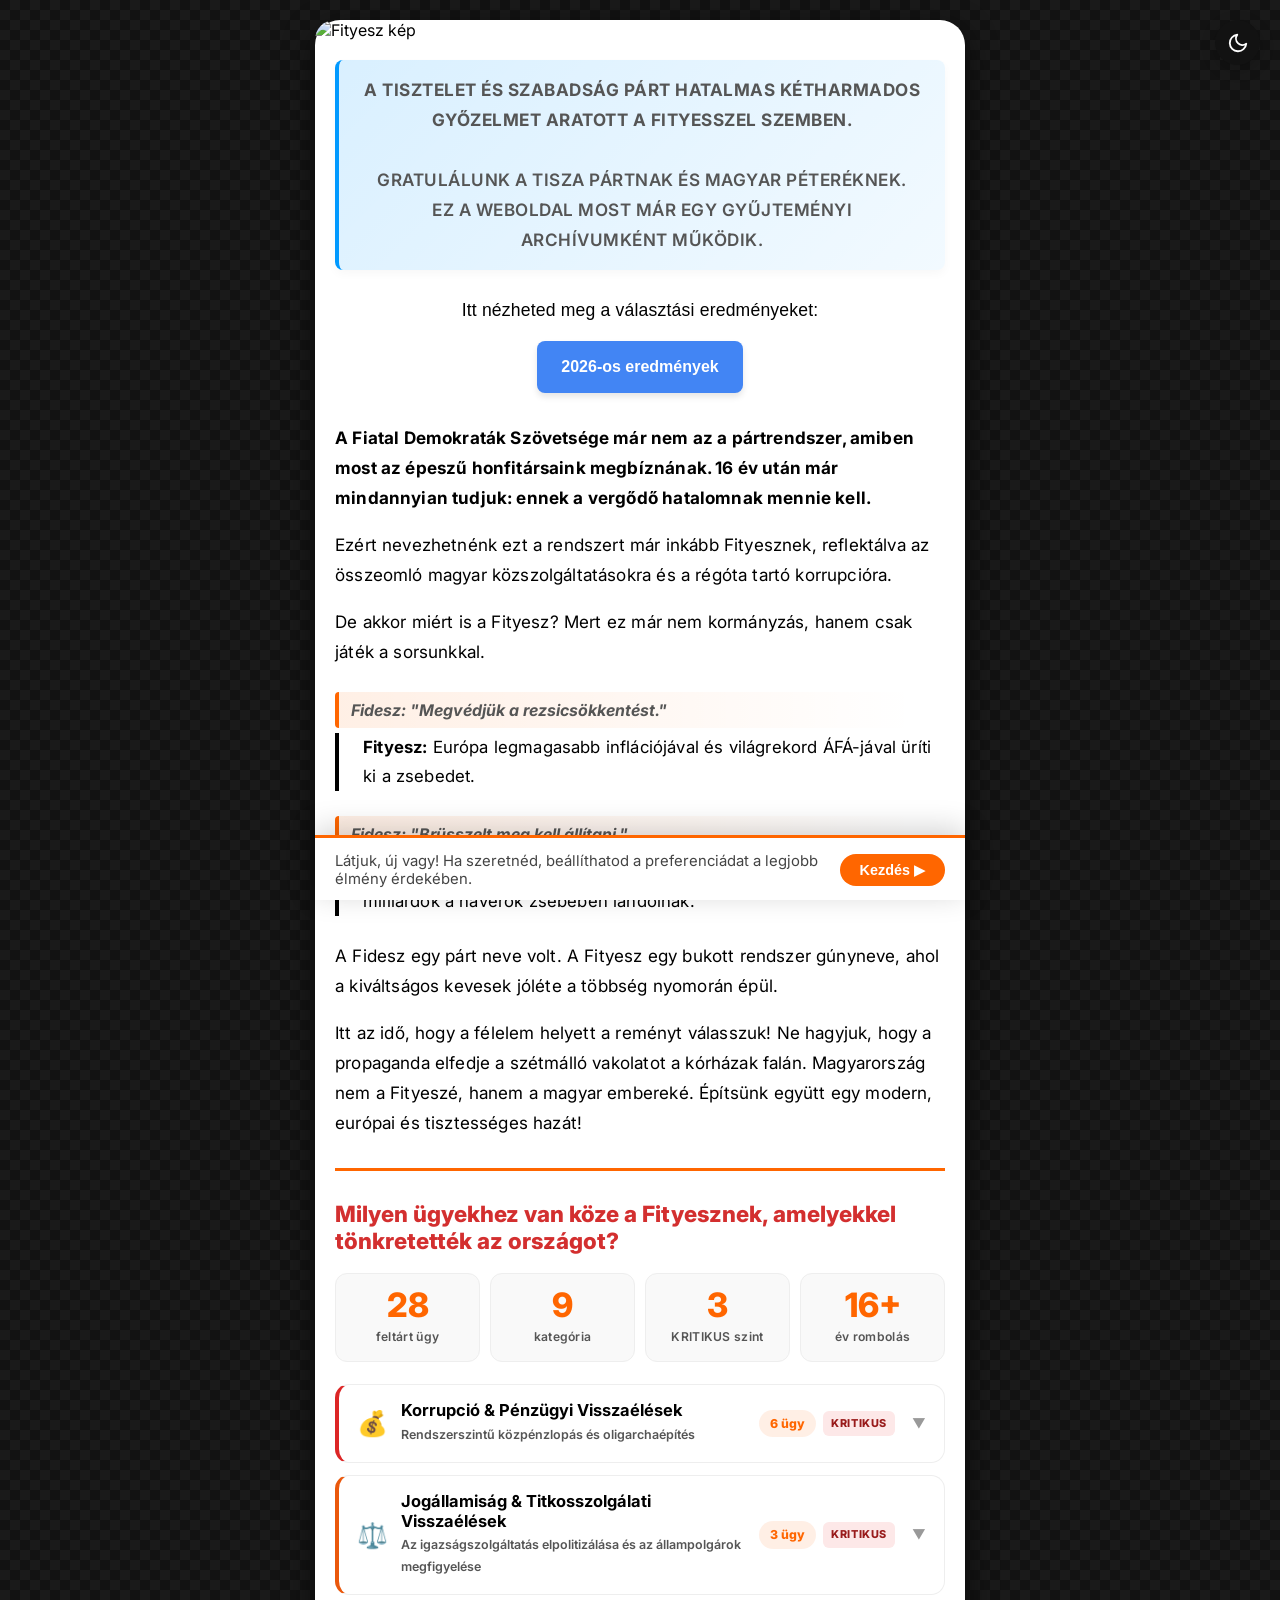
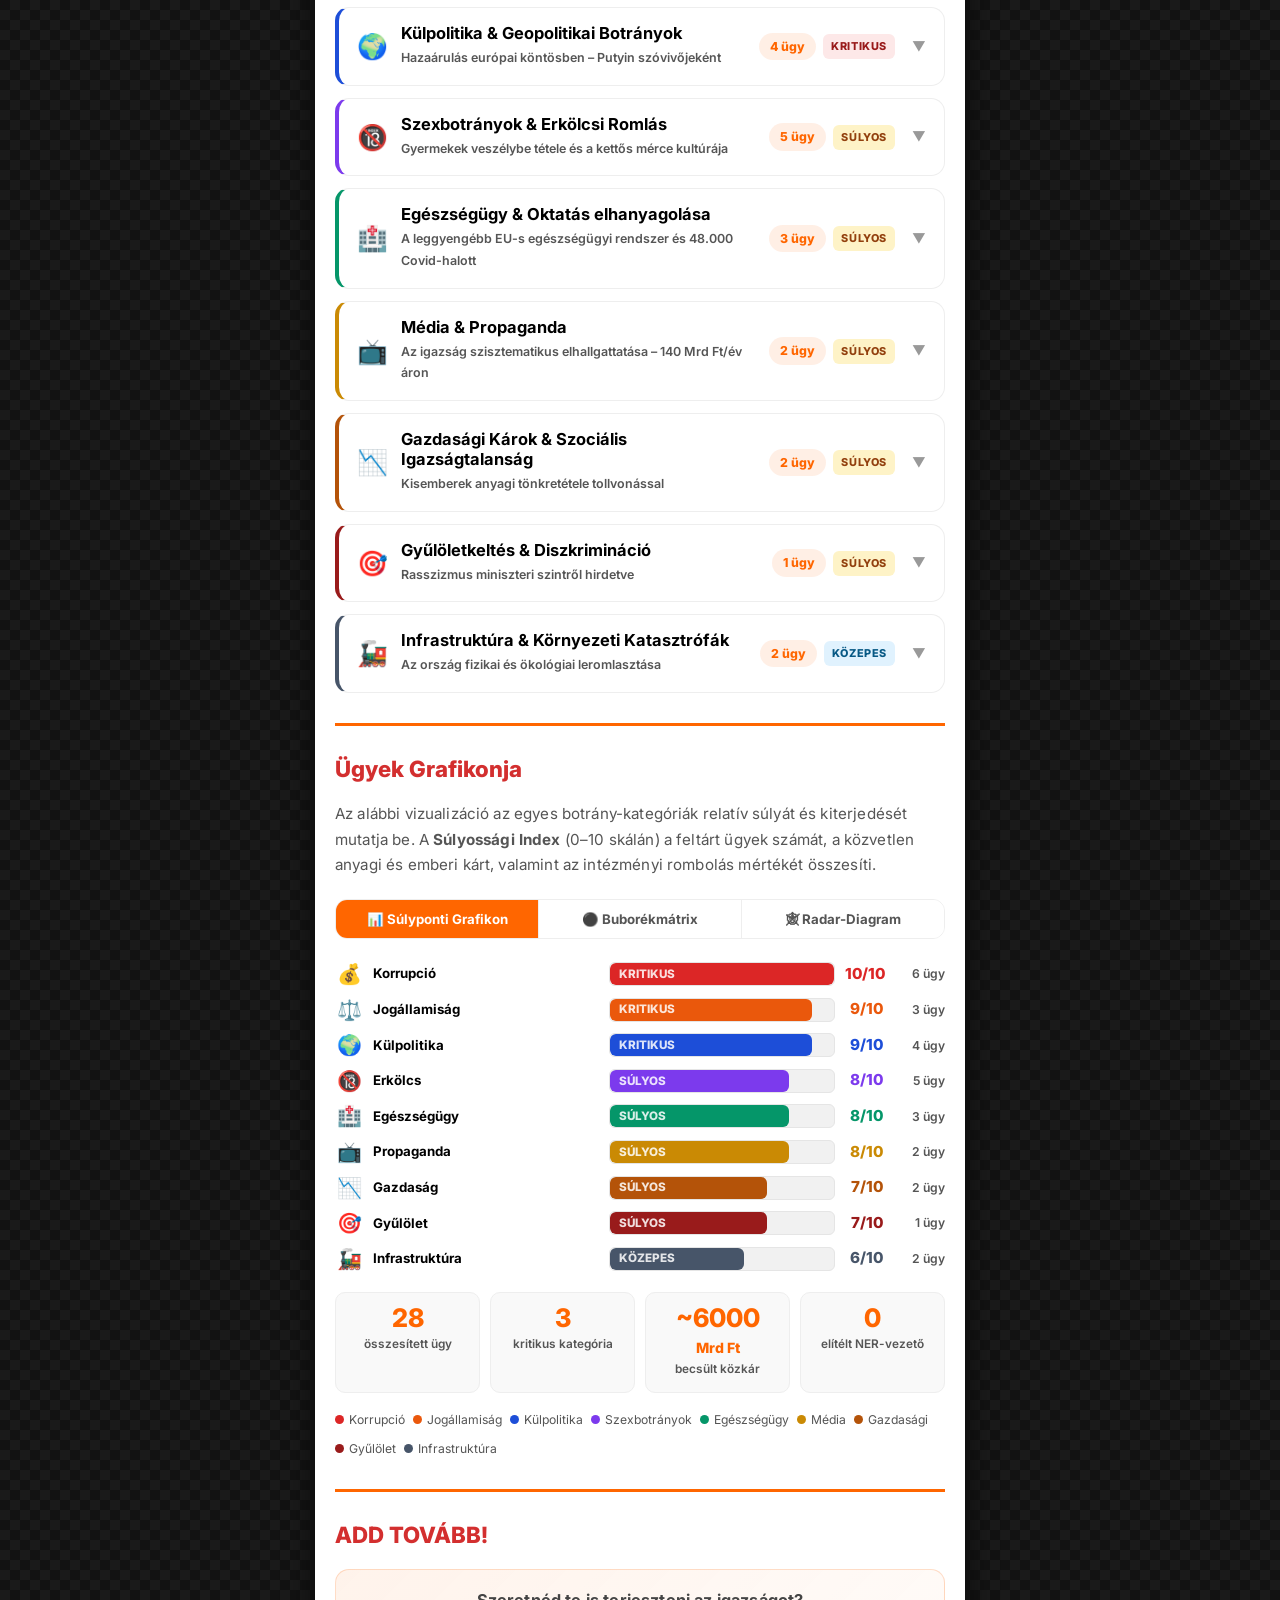
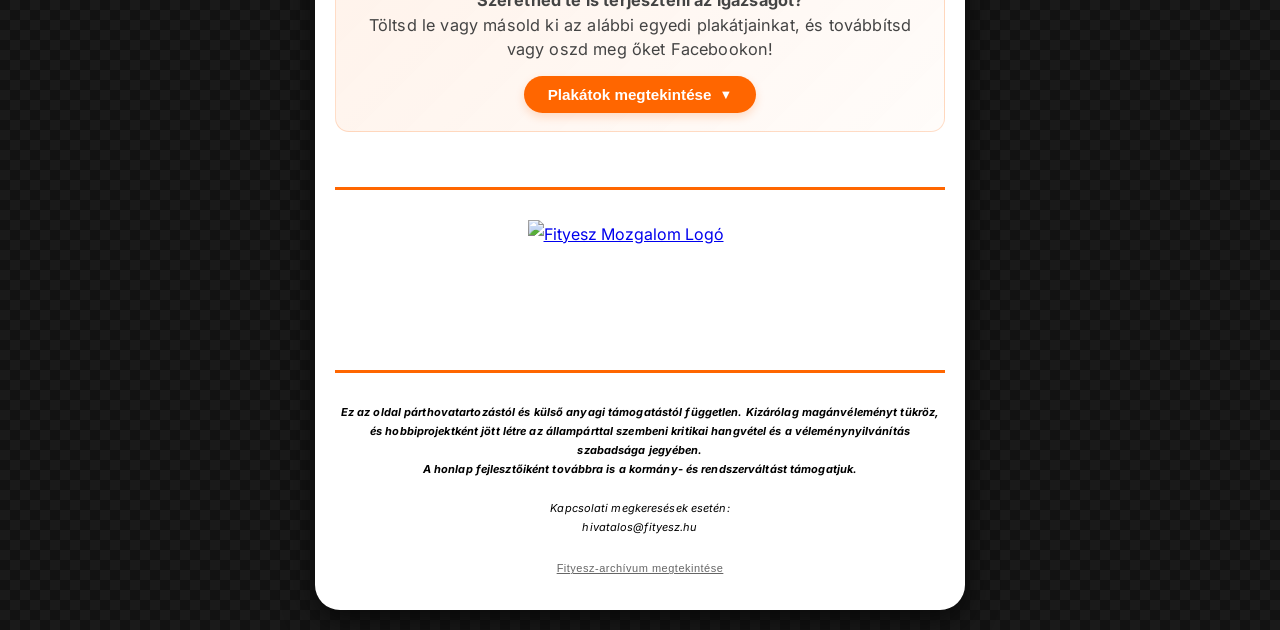
==== index.html @ bf8e96c4 "ha ezt nézed, AZONNAL LÉPJ LE különben fideszes tacskó vagy" ====
<!DOCTYPE html>
<html lang="hu">
<head>
	<!-- FITYESZ 2.2.1 (FINAL VERSION, UPDATED AT 2026. 05. 08.) /// © COPYRIGHT FITYESZ MOZGALOM (DO NOT DISTRIBUTE) -->
	<meta charset="UTF-8">
	<meta name="viewport" content="width=device-width, initial-scale=1.0">
	<link rel="icon" type="image/png" href="https://static.fityesz.hu/images/assets/fityesz.png">
	<title>Fityesz - Az igazság</title>
	<!-- EMBED SYSTEM -->
	<meta name="description" content="A Fidesz már inkább Fityesznek felelt meg, mint egy működő állam rendszerének. És ahogyan jósolhattuk, bele is buktak.">
	<meta name="theme-color" content="#ff6600">
	<meta property="og:type" content="website">
	<meta property="og:title" content="Fityesz – Fidesz bűneinek gyűjtőoldala">
	<meta property="og:url" content="https://fityesz.hu">
	<meta property="og:description" content="A Fidesz már inkább Fityesznek felelt meg, mint egy működő állam rendszerének. És ahogyan jósolhattuk, bele is buktak.">
	<meta property="og:image" content="https://static.fityesz.hu/images/assets/fityesz-megfizetnek.png">
	<meta name="twitter:card" content="summary_large_image">
	<meta property="twitter:domain" content="fityesz.hu">
	<meta property="twitter:url" content="https://fityesz.hu">
	<meta name="twitter:title" content="Fityesz – Fidesz bűneinek gyűjtőoldala">
	<meta name="twitter:description" content="A Fidesz már inkább Fityesznek felelt meg, mint egy működő állam rendszerének. És ahogyan jósolhattuk, bele is buktak.">
	<meta name="twitter:image" content="https://static.fityesz.hu/images/assets/fityesz-megfizetnek.png">

	<style>
		* {
		  box-sizing: border-box;
		  scrollbar-width: thin;
		  scrollbar-color: #aaa #eee;
		}
		::-webkit-scrollbar { width: 10px; }
		::-webkit-scrollbar-track { background: #f1f1f1; }
		::-webkit-scrollbar-thumb { background: #3c4043; border-radius: 5px; }
		::-webkit-scrollbar-thumb:hover { background: #1a73e8; }
		body {
		  background-color: #121212;
		  background-image:
			linear-gradient(45deg, #1a1a1a 25%, transparent 25%),
			linear-gradient(-45deg, #1a1a1a 25%, transparent 25%),
			linear-gradient(45deg, transparent 75%, #1a1a1a 75%),
			linear-gradient(-45deg, transparent 75%, #1a1a1a 75%);
		  background-size: 20px 20px;
		  background-position: 0 0, 0 10px, 10px -10px, -10px 0px;
		  margin: 0;
		  padding: 0;
		  display: flex;
		  justify-content: center;
		  font-family: 'Inter', 'Segoe UI', sans-serif;
		}
		.container {
		  background-color: #fff;
		  width: 100%;
		  max-width: 650px;
		  min-height: 100vh;
		  display: flex;
		  flex-direction: column;
		  border-radius: 25px;
		  box-shadow: 0 10px 30px rgba(0,0,0,.6);
		  margin: 20px auto;
		  overflow: visible;
		  transition: background-color .4s ease, color .4s ease;
		}
		.content { padding: 20px; line-height: 1.75; }
		.header-image { width: 100%; height: auto; display: block; }
		.fityesz-logo { display: block; margin: 0 auto; }
		.full-width { width: 100%; }
		h2 { color: #d32f2f; font-size: 1.4em; margin-top: 25px; line-height: 1.2; font-weight: 800; }
		p { margin-bottom: 15px; font-size: 1.07em; letter-spacing: 0.01em; }
		.quote {
			font-weight: bold;
			font-style: italic;
			color: #555;
			background: linear-gradient(90deg, rgba(255, 102, 0, 0.1) 0%, rgba(255, 102, 0, 0) 95%);
			border-left: 4px solid #ff6600;
			padding: 12px 12px;
			margin: 25px 0 10px 0;
			border-radius: 4px 0 0 4px;
			line-height: 0.75;
			display: block;
			position: relative;
			transition: all 0.3s ease;
		}
		body.dark-mode .quote {
			background: linear-gradient(90deg, rgba(255, 102, 0, 0.15) 0%, rgba(255, 102, 0, 0) 100%);
			color: #bbb;
			border-left-color: #cc5200;
		}
		.quote + p {
			padding-left: 24px;
			font-size: 1.05em;
			border-left: 4px solid rgb(0, 0, 0);
			margin-top: -5px;
			margin-bottom: 25px;
		}
		body.dark-mode .quote + p {
			padding-left: 24px;
			font-size: 1.05em;
			border-left: 4px solid rgb(255, 255, 255);
			margin-top: -5px;
			margin-bottom: 25px;
		}
		.orange-divider { border: none; border-bottom: 3px solid #ff6600; margin: 30px 0; width: 100%; }
		.highlight { font-weight: bold; color: #000; }
		#theme-toggle {
		  position: fixed;
		  top: 20px;
		  right: 20px;
		  background-color: #121212;
		  color: #fff;
		  border: none;
		  border-radius: 50%;
		  width: 45px;
		  height: 45px;
		  cursor: pointer;
		  display: flex;
		  align-items: center;
		  justify-content: center;
		  box-shadow: 0 4px 15px rgba(0,0,0,.2);
		  transition: background-color .4s ease, color .4s ease, transform .2s ease;
		  z-index: 1000;
		}
		#theme-toggle:hover { transform: scale(1.1); }
		p, h2, .highlight, .quote, body { transition: background-color .4s ease, color .4s ease; }
        .category-card, .category-header, .category-body, .list-item,
        .stat-card, .stat-number, .stat-label,
        .chart-tab, .chart-tabs, .bar-track, .bar-name, .bar-score, .bar-items,
        .chart-stat-pill, .chart-stat-lbl, .sev-item,
        .details-content, .more-btn,
        .badge-tag, .cat-title, .cat-subtitle,
        .add-tovabb-card, .add-tovabb-intro-box, .add-tovabb-intro-text, .add-tovabb-fb-label,
        .btn-img-download, .countdown-text, .countdown-banner,
        .bubble-cat-label, .chart-intro {
            transition: background-color .4s ease, color .4s ease, border-color .4s ease, box-shadow .4s ease;
        }
		body.dark-mode .container { background-color: #000; color: #e0e0e0; box-shadow: 0 10px 30px rgba(0,0,0,1); }
		body.dark-mode p { color: #ccc; }
		body.dark-mode .highlight { color: #fff; }
		body.dark-mode .quote { color: #bbb; border-left-color: #cc5200; }
		body.dark-mode #theme-toggle { background-color: #fff; color: #121212; box-shadow: 0 4px 15px rgba(255,255,255,.2); }
		@media (max-width: 450px) {
		  .container { border-radius: 0; margin: 0; max-width: 100%; box-shadow: none; overflow: visible; }
		  body.dark-mode { background-color: #000; }
		}
		.more-btn {
		  background: none;
		  border: none;
		  color: #ff6600;
		  cursor: pointer;
		  font-size: .9em;
		  padding: 0 5px;
		  display: inline-flex;
		  align-items: center;
		  text-decoration: none !important;
		  outline: none;
		  font-weight: 600;
		  transition: color .3s ease, transform .2s cubic-bezier(.25,.8,.25,1);
		  -webkit-tap-highlight-color: transparent;
		}
		.more-btn:hover { color: #ff8533; }
		.more-btn:active { transform: scale(1.05); color: #e65c00; transition: transform .1s; }
		.details-content {
		  max-height: 0;
		  overflow: hidden;
		  transition: max-height .5s cubic-bezier(0,1,0,1), padding .3s ease;
		  font-size: .95em;
		  color: #444;
		  background: rgba(255,102,0,.03);
		  border-left: 3px solid #ff6600;
		  margin-top: 0;
		  padding: 0 15px;
		  border-radius: 0 0 6px 0;
		}
		body.dark-mode .details-content { color: #bbb; background: rgba(255,102,0,.05); border-left-color: #cc5200; }
		.details-content.open {
		  max-height: 2000px;
		  margin-top: 12px;
		  padding: 10px 15px;
		  transition: max-height .8s ease-in-out, padding .3s ease;
		}
		.arrow { display: inline-block; margin-left: 6px; font-size: .8em; transition: transform 0.2s; }
		.countdown-banner {
		  background: linear-gradient(135deg, rgba(0, 153, 255, .15), rgba(0, 153, 255, .05));
		  border-left: 4px solid #0099FF;
		  border-radius: 8px;
		  padding: 15px 20px;
		  margin-bottom: 25px;
		  display: flex;
		  flex-direction: column;
		  align-items: center;
		  text-align: center;
		  box-shadow: 0 4px 10px rgba(0,0,0,.03);
		  transition: all .4s ease;
		}
		body.dark-mode .countdown-banner {
		  background: linear-gradient(135deg, rgba(0, 153, 255, .15), rgba(0, 153, 255, .05));
		  box-shadow: 0 4px 10px rgba(0,0,0,.3);
		  border-left-color: #0099FF;
		}
		.countdown-text {
		  font-size: 1.07em; letter-spacing: 0.01em;
		  color: #555;
		  font-weight: 600;
		  text-transform: uppercase;
		  letter-spacing: .5px;
		  transition: color .4s ease;
		}
		body.dark-mode .countdown-text { color: #bbb; }
		.stats-bar { display: flex; gap: 10px; margin-bottom: 22px; flex-wrap: wrap; }
		.stat-card { flex: 1; min-width: 90px; background: #f9f9f9; border: 1px solid #eee; border-radius: 12px; padding: 14px 10px; text-align: center; transition: all .2s; }
		body.dark-mode .stat-card { background: #111; border-color: #333; }
		.stat-card:hover { border-color: #ff6600; box-shadow: 0 4px 16px rgba(0,0,0,.07); }
		body.dark-mode .stat-card:hover { box-shadow: 0 4px 16px rgba(0,0,0,.4); }
		.stat-number { font-size: 2.1em; font-weight: 800; color: #ff6600; line-height: 1; }
		.stat-label { font-size: .76em; color: #555; font-weight: 600; letter-spacing: .3px; margin-top: 4px; }
		body.dark-mode .stat-label { color: #aaa; }
		.category-card { border: 1px solid #eee; border-radius: 14px; margin-bottom: 12px; overflow: hidden; transition: all .25s; }
		body.dark-mode .category-card { border-color: #333; }
		.category-card:hover { box-shadow: 0 6px 24px rgba(0,0,0,.07); }
		body.dark-mode .category-card:hover { box-shadow: 0 6px 24px rgba(0,0,0,.4); }
		.category-header { padding: 16px 18px; cursor: pointer; display: flex; align-items: center; gap: 13px; user-select: none; transition: background .2s; }
		.category-header:hover { background: #f9f9f9; }
		body.dark-mode .category-header:hover { background: #111; }
		.category-card.open > .category-header { background: #f9f9f9; }
		body.dark-mode .category-card.open > .category-header { background: #111; }
		.cat-icon { font-size: 1.55em; flex-shrink: 0; line-height: 1; }
		.cat-info { flex: 1; min-width: 0; }
		.cat-title { font-weight: 700; font-size: 1.03em; color: #000; line-height: 1.2; }
		body.dark-mode .cat-title { color: #fff; }
		.cat-subtitle { font-size: .78em; color: #555; margin-top: 3px; font-weight: 600; }
		body.dark-mode .cat-subtitle { color: #aaa; }
		.cat-badges { display: flex; align-items: center; gap: 7px; flex-shrink: 0; }
		.badge-count { background: rgba(255,102,0,.1); color: #ff6600; border-radius: 20px; padding: 3px 11px; font-size: .77em; font-weight: 800; white-space: nowrap; }
		.badge-tag { border-radius: 6px; padding: 3px 8px; font-size: .68em; font-weight: 800; letter-spacing: .6px; white-space: nowrap; }
		.badge-tag.kritikus { background: #fde8e8; color: #991b1b; }
		.badge-tag.sulyos { background: #fef3c7; color: #92400e; }
		.badge-tag.kozepes { background: #e0f2fe; color: #075985; }
		body.dark-mode .badge-tag.kritikus { background: #3b0808; color: #fca5a5; }
		body.dark-mode .badge-tag.sulyos { background: #2d1a00; color: #fcd34d; }
		body.dark-mode .badge-tag.kozepes { background: #0a1e2e; color: #7dd3fc; }
		.cat-arrow { font-size: .85em; color: #999; transition: transform .3s ease; flex-shrink: 0; margin-left: 4px; }
		.category-card.open .cat-arrow { transform: rotate(180deg); }
		.category-body { max-height: 0; overflow: hidden; transition: max-height .5s cubic-bezier(0,1,0,1); border-top: 0 solid #eee; }
		.category-card.open .category-body { max-height: 8000px; transition: max-height 1.5s ease-in-out; border-top: 1px solid #eee; }
		body.dark-mode .category-card.open .category-body { border-top-color: #333; }
		.category-items { padding: 4px 0; }
		.list-item { padding: 13px 18px; display: flex; align-items: flex-start; border-bottom: 1px solid #eee; margin-bottom: 0; }
		.list-item:last-child { border-bottom: none; }
		body.dark-mode .list-item { border-bottom-color: #222; }
		.orange-icon { margin-right: 10px; flex-shrink: 0; font-size: 1.1em; line-height: 1.5; }
		.cc-1{border-left:4px solid #dc2626!important;} .cc-2{border-left:4px solid #ea580c!important;} .cc-3{border-left:4px solid #1d4ed8!important;} .cc-4{border-left:4px solid #7c3aed!important;} .cc-5{border-left:4px solid #059669!important;} .cc-6{border-left:4px solid #ca8a04!important;} .cc-7{border-left:4px solid #b45309!important;} .cc-8{border-left:4px solid #991b1b!important;} .cc-9{border-left:4px solid #475569!important;}
		/* CHART SECTION STYLES */
		.chart-intro { font-size: .95em; color: #555; margin-bottom: 22px; line-height: 1.65; }
		body.dark-mode .chart-intro { color: #aaa; }
		.chart-tabs { display: flex; gap: 0; margin-bottom: 22px; border: 1px solid #eee; border-radius: 12px; overflow: hidden; }
		body.dark-mode .chart-tabs { border-color: #333; }
		.chart-tab { flex: 1; padding: 11px 8px; font-family: 'Inter', sans-serif; font-weight: 700; font-size: .83em; color: #555; background: #fff; border: none; cursor: pointer; transition: all .2s; text-align: center; }
		body.dark-mode .chart-tab { background: #000; color: #aaa; }
		.chart-tab:not(:last-child) { border-right: 1px solid #eee; }
		body.dark-mode .chart-tab:not(:last-child) { border-right-color: #333; }
		.chart-tab.active { background: #ff6600; color: #fff; }
		body.dark-mode .chart-tab.active { background: #ff6600; color: #fff; }
		.chart-tab:not(.active):hover { background: #f9f9f9; color: #000; }
		body.dark-mode .chart-tab:not(.active):hover { background: #111; color: #fff; }
		.bar-chart-container { display: flex; flex-direction: column; gap: 9px; }
		.bar-row { display: grid; grid-template-columns: 28px minmax(0,1fr) 1fr 38px 52px; align-items: center; gap: 10px; }
		.bar-icon { font-size: 1.25em; text-align: center; line-height: 1; }
		.bar-name { font-weight: 700; font-size: .83em; color: #000; white-space: nowrap; overflow: hidden; text-overflow: ellipsis; }
		body.dark-mode .bar-name { color: #e0e0e0; }
		.bar-track { height: 24px; background: #f1f1f1; border-radius: 6px; overflow: hidden; border: 1px solid #e5e5e5; }
		body.dark-mode .bar-track { background: #1a1a1a; border-color: #333; }
		.bar-fill { height: 100%; border-radius: 6px; width: 0%; transition: width 1.4s cubic-bezier(.25,.46,.45,.94); display: flex; align-items: center; padding-left: 9px; }
		.bar-label-in { font-size: .73em; font-weight: 800; color: rgba(255,255,255,.85); white-space: nowrap; overflow: hidden; }
		.bar-score { font-weight: 800; font-size: .95em; text-align: right; }
		.bar-items { font-size: .76em; color: #555; text-align: right; white-space: nowrap; font-weight: 600; }
		body.dark-mode .bar-items { color: #aaa; }
		.bubble-matrix { display: flex; flex-direction: column; gap: 14px; }
		.bubble-row-wrap { display: flex; flex-direction: column; gap: 6px; }
		.bubble-cat-label { display: flex; align-items: center; gap: 8px; font-weight: 700; font-size: .85em; color: #555; }
		body.dark-mode .bubble-cat-label { color: #aaa; }
		.bubbles-row { display: flex; flex-wrap: wrap; gap: 7px; }
		.bubble-item { border-radius: 20px; padding: 5px 12px; font-size: .75em; font-weight: 700; color: #fff; cursor: pointer; transition: transform .2s, box-shadow .2s; max-width: 160px; white-space: nowrap; overflow: hidden; text-overflow: ellipsis; }
		.bubble-item:hover { transform: scale(1.07); box-shadow: 0 4px 14px rgba(0,0,0,.25); }
		#radar-wrap { display: flex; justify-content: center; align-items: center; }
		#radar-canvas { display: block; }
		.chart-summary { display: flex; gap: 10px; margin-top: 20px; flex-wrap: wrap; }
		.chart-stat-pill { flex: 1; min-width: 100px; background: #f9f9f9; border: 1px solid #eee; border-radius: 10px; padding: 12px 14px; text-align: center; }
		body.dark-mode .chart-stat-pill { background: #111; border-color: #333; }
		.chart-stat-num { font-size: 1.6em; font-weight: 800; color: #ff6600; line-height: 1; }
		.chart-stat-lbl { font-size: .74em; color: #555; font-weight: 600; margin-top: 3px; }
		body.dark-mode .chart-stat-lbl { color: #aaa; }
		.sev-legend { display: flex; gap: 8px; flex-wrap: wrap; margin-top: 16px; }
		.sev-item { display: flex; align-items: center; gap: 5px; font-size: .76em; color: #555; }
		body.dark-mode .sev-item { color: #aaa; }
		.sev-dot { width: 9px; height: 9px; border-radius: 50%; flex-shrink: 0; }
		.survey-popup{position:fixed;bottom:0;left:50%;transform:translateX(-50%);width:100%;max-width:650px;background:#fff;border-top:3px solid #ff6600;box-shadow:0 -6px 30px rgba(0,0,0,.18);z-index:9000;padding:14px 20px 12px;font-family:'Inter','Segoe UI',sans-serif;transition:all .35s ease;}
		body.dark-mode .survey-popup{background:#1a1a1a;color:#e0e0e0;box-shadow:0 -6px 30px rgba(0,0,0,.6);}
		.survey-intro-row{display:flex;align-items:center;gap:12px;flex-wrap:wrap;}
		.survey-intro-text{flex:1;font-size:.93em;color:#444;}
		body.dark-mode .survey-intro-text{color:#ccc;}
		.btn-start{background:#ff6600;color:#fff;border:none;border-radius:20px;padding:8px 20px;font-size:.9em;font-weight:700;cursor:pointer;white-space:nowrap;transition:background .2s;}
		.btn-start:hover{background:#e55a00;}
		.survey-form{margin-top:14px;display:none;}
		.survey-form.visible{display:block;}
		.survey-q{font-weight:700;font-size:.95em;margin-bottom:8px;color:#222;}
		body.dark-mode .survey-q{color:#eee;}
		.survey-checkboxes { display: flex; flex-wrap: wrap; gap: 8px; margin-bottom: 12px; }
		.survey-checkboxes label {display: inline-flex; align-items: center; justify-content: center; background: #f5f5f5; border: 2px solid #ddd; border-radius: 16px; padding: 8px 16px; font-size: .88em; font-weight: 600; cursor: pointer; color: #333; transition: all .2s; user-select: none; }
		body.dark-mode .survey-checkboxes label { background: #2a2a2a; border-color: #444; color: #ccc; }
		.survey-checkboxes label:has(input:checked) { background: #ff6600; border-color: #ff6600; color: #fff; }
		body.dark-mode .survey-checkboxes label:has(input:checked) { background: #ff6600; border-color: #ff6600; color: #fff; }
		.survey-checkboxes input[type=checkbox] { display: none; }
		.survey-actions{display:flex;align-items:center;gap:14px;margin-bottom:10px;flex-wrap:wrap;}
		.btn-submit{background:#ff6600;color:#fff;border:none;border-radius:20px;padding:8px 22px;font-size:.9em;font-weight:700;cursor:pointer;transition:background .2s;}
		.btn-submit:hover{background:#e55a00;}
		.btn-skip{background:none;border:none;color:#ff6600;font-size:.82em;cursor:pointer;padding:0;text-decoration:underline;font-weight:600;}
		.btn-skip:hover{color:#cc4400;}
		.survey-thanks{font-size:.93em;color:#444;margin-bottom:10px;font-weight:600;}
		body.dark-mode .survey-thanks{color:#bbb;}
		.survey-divider{border:none;border-top:1px solid #f0e0d0;margin:10px 0;}
		body.dark-mode .survey-divider{border-color:#333;}
		.theme-row{display:flex;align-items:center;gap:10px;margin-bottom:10px;flex-wrap:wrap;}
		.theme-pref-btns{display:flex;gap:8px;}
		.btn-theme-pref{background:#f5f5f5;color:#333;border:2px solid #ddd;border-radius:16px;padding:5px 16px;font-size:.88em;font-weight:600;cursor:pointer;transition:all .2s;}
		body.dark-mode .btn-theme-pref{background:#2a2a2a;color:#ccc;border-color:#444;}
		.btn-theme-pref.active{background:#ff6600 !important;color:#fff !important;border-color:#ff6600 !important;}
		.btn-save{background:#ff6600;color:#fff;border:none;border-radius:20px;padding:7px 22px;font-size:.9em;font-weight:700;cursor:pointer;transition:background .2s;margin-left:auto;}
		.btn-save:hover{background:#e55a00;}
		.btn-save:disabled{background:#ccc;cursor:not-allowed;}
		/* MOBILE FIX (2.1) */
		@media screen and (max-width: 500px) {
		  .category-header {
			padding: 12px 10px !important;
			gap: 8px !important;
			align-items: flex-start !important;
		  }
		  .cat-info {
			flex: 1;
			min-width: 0;
		  }
		  .cat-title {
			font-size: 0.95rem !important;
			line-height: 1.3 !important;
			white-space: normal !important;
			margin-right: 5px;
		  }
		  .cat-badges {
			flex-direction: column !important;
			align-items: flex-end !important;
			gap: 4px !important;
			margin-top: 2px;
			flex-shrink: 0;
		  }
		  .list-item {
			padding: 12px !important;
			align-items: flex-start !important;
		  }
		  .orange-icon {
			font-size: 1.1em !important;
			margin-top: 3px;
			flex-shrink: 0;
		  }
		  .list-item .full-width span b {
			font-size: 0.92rem !important;
			line-height: 1.4 !important;
			display: block;
			margin-bottom: 5px;
			word-break: break-word;
		  }
		  .more-btn {
			font-size: 0.85rem !important;
			padding: 2px 0 !important;
		  }
		  .quote {
			line-height: 1.4 !important;
			padding: 15px !important;
			margin-bottom: 15px !important;
		  }
		}
		/* "NEW" BADGE SYSTEM (2.1) */
		.new-badge {
			background-color: #ff4400;
			color: white;
			font-size: 10px;
			font-weight: bold;
			padding: 2px 6px;
			border-radius: 4px;
			display: inline-flex;
			border: none;
			margin-left: 10px;
			margin-right: 10px;
			vertical-align: middle;
			white-space: nowrap;
			animation: glow 1.5s infinite alternate;
		}
		@keyframes glow {
			from {
				box-shadow: 0 0 2px #ff4400;
				transform: scale(1);
			}
			to {
				box-shadow: 0 0 8px #ff4400, 0 0 12px #ff6600;
				transform: scale(1.05);
			}
		}
		/* RESULTS BUTTON CSS (2.1.5 FINAL) */
		.btn-results {
			display: inline-block;
			padding: 12px 24px;
			font-family: 'Segoe UI', Roboto, Helvetica, Arial, sans-serif;
			font-size: 16px;
			font-weight: 600;
			text-decoration: none;
			color: #ffffff;
			background-color: #4285F4;
			border-radius: 8px;
			border: none;
			box-shadow: 0 4px 6px rgba(0, 0, 0, 0.1);
			transition: all 0.3s ease;
			cursor: pointer;
		  }
		  .btn-results:hover {
			background-color: #357ae8;
			box-shadow: 0 6px 12px rgba(0, 0, 0, 0.15);
			transform: translateY(-2px);
		  }
		  .btn-results:active {
			transform: translateY(0);
		  }
	
		/* "ADD TOVÁBB" SECTION (2.1.9) */
		.add-tovabb-section { padding: 0px 0 10px 0; }
		.add-tovabb-intro-box { background: linear-gradient(135deg, rgba(255, 102, 0, 0.08), rgba(255, 102, 0, 0.02)); border: 1px solid rgba(255, 102, 0, 0.2); border-radius: 14px; padding: 18px 20px; text-align: center; margin-bottom: 15px; transition: all 0.3s ease; } body.dark-mode
		.add-tovabb-intro-box { background: linear-gradient(135deg, rgba(255, 102, 0, 0.12), rgba(255, 102, 0, 0.03)); border-color: rgba(255, 102, 0, 0.3); }
		.add-tovabb-intro-text { font-size: 1.02em; color: #444; margin: 0 0 14px 0; line-height: 1.5; } body.dark-mode
		.add-tovabb-intro-text { color: #ccc; }
		.btn-toggle-tovabb { background-color: #ff6600; color: #fff; border: none; border-radius: 24px; padding: 10px 24px; font-size: 0.95em; font-weight: 700; cursor: pointer; transition: all 0.25s ease; box-shadow: 0 4px 10px rgba(255, 102, 0, 0.2); display: inline-flex; align-items: center; gap: 8px; }
		.btn-toggle-tovabb:hover { background-color: #e55a00; transform: translateY(-1px); box-shadow: 0 6px 15px rgba(255, 102, 0, 0.3); }
		.btn-toggle-tovabb:active { transform: translateY(1px); }
		.btn-toggle-tovabb .toggle-arrow { font-size: 0.85em; transition: transform 0.3s ease; } .btn-toggle-tovabb.open .toggle-arrow { transform: rotate(180deg); }
		.add-tovabb-collapse-container { max-height: 0; overflow: hidden; transition: max-height 0.5s cubic-bezier(0, 1, 0, 1); padding-top: 0; }
		.add-tovabb-collapse-container.open { max-height: 4000px; transition: max-height 1.2s ease-in-out; margin-top: 15px; padding-top: 8px; }
		.add-tovabb-section h2 { color: #d32f2f; font-size: 1.4em; margin-top: 0; margin-bottom: 20px; line-height: 1.2; font-weight: 800; }
		.add-tovabb-images { display: flex; gap: 16px; flex-wrap: wrap; }
		.add-tovabb-card { flex: 1 1 100%; max-width: 100%; background: #f9f9f9; border: 1px solid #eee; border-radius: 14px; overflow: hidden; display: flex; flex-direction: column; margin-bottom: 20px;    transition: border-color .2s, box-shadow .25s, transform .2s; }
		body.dark-mode .add-tovabb-card { background: #111; border-color: #333; }
		.add-tovabb-card:hover { border-color: #ff6600; box-shadow: 0 0px 0px rgba(255,102,0,.18); transform: translateY(-3px); }
		body.dark-mode .add-tovabb-card:hover { border-color: #ff6600; box-shadow: 0 0px 0px rgba(255,102,0,.35); transform: translateY(-3px); }
		.add-tovabb-card img { width: 100%; height: auto; object-fit: cover; display: block; border-radius: 13px 13px 0 0; }
		.add-tovabb-card-actions { display: flex; gap: 8px; padding: 12px 14px 8px; flex-wrap: wrap; }
		.btn-img-action { flex: 1; min-width: 100px; padding: 9px 10px; font-size: .82em; font-weight: 700; border: none; border-radius: 20px; cursor: pointer; transition: background .2s, transform .15s; white-space: nowrap; text-align: center; display: flex; align-items: center; justify-content: center; gap: 5px; }
		.btn-img-copy { background: #ff6600; color: #fff; }
		.btn-img-copy:hover { background: #e55a00; }
		.btn-img-download { background: #f0f0f0; color: #333; }
		body.dark-mode .btn-img-download { background: #2a2a2a; color: #ddd; }
		.btn-img-download:hover { background: #e0e0e0; }
		body.dark-mode .btn-img-download:hover { background: #383838; }
		.btn-img-action:active { transform: scale(.97); }
		.add-tovabb-fb-row { display: flex; align-items: center; gap: 12px; padding: 4px 14px 14px; flex-wrap: wrap; }
		.add-tovabb-fb-label { font-size: 16px; font-weight: 600; color: #555; }
		body.dark-mode .add-tovabb-fb-label { color: #aaa; }
		.btn-fb-share-at { background: none; border: none; cursor: pointer; padding: 2px; transition: transform .2s; display: flex; align-items: center; }
		.btn-fb-share-at:hover { transform: scale(1.1); }
		.btn-fb-share-at img { width: 36px; height: 36px; border-radius: 8px; display: block; }
		/* FACEBOOK MODAL (2.1.9) */
		.modal-overlay{position:fixed;inset:0;background:rgba(0,0,0,.7);z-index:9999;display:flex;align-items:center;justify-content:center;padding:20px;}
		.modal-overlay.hidden{display:none;}
		.modal-box{background:#fff;border-radius:16px;padding:32px 26px 22px;max-width:500px;width:100%;box-shadow:0 20px 60px rgba(0,0,0,.4);font-family:'Inter','Segoe UI',sans-serif;position:relative;}
		body.dark-mode .modal-box{background:#1a1a1a;color:#e0e0e0;}
		.modal-close-x{position:absolute;top:10px;right:14px;background:none;border:none;font-size:1.6em;line-height:1;color:#aaa;cursor:pointer;padding:2px 8px;border-radius:6px;transition:color .2s,background .2s;z-index:10;}
		.modal-close-x:hover{color:#333;background:#f0f0f0;}
		body.dark-mode .modal-close-x{color:#666;}
		body.dark-mode .modal-close-x:hover{color:#eee;background:#2a2a2a;}
		.modal-box h3{margin:0 0 14px;font-size:1.15em;color:#222;font-weight:800;line-height:1.3;}
		body.dark-mode .modal-box h3{color:#fff;}
		.modal-box p{font-size:.93em;color:#444;margin-bottom:10px;}
		body.dark-mode .modal-box p{color:#bbb;}
		.copy-block{background:#fff8f2;border:1px solid #ffcc99;border-radius:10px;padding:14px 16px;margin-bottom:14px;display:flex;flex-direction:column;gap:10px;}
		body.dark-mode .copy-block{background:#2a1a00;border-color:#994400;}
		.copy-block-text{font-size:.9em;color:#333;line-height:1.6;}
		body.dark-mode .copy-block-text{color:#ddd;}
		.btn-copy{align-self:flex-end;background:#ff6600;color:#fff;border:none;border-radius:14px;padding:7px 18px;font-size:.85em;font-weight:700;cursor:pointer;transition:background .2s;}
		.btn-copy:hover{background:#e55a00;}
		.modal-open-row{margin:12px 0;font-size:.93em;color:#444;display:flex;align-items:center;gap:8px;flex-wrap:wrap;}
		body.dark-mode .modal-open-row{color:#bbb;}
		.btn-fb-open{background:#1877f2;color:#fff;border:none;border-radius:14px;padding:7px 18px;font-size:.9em;font-weight:700;cursor:pointer;text-decoration:none;display:inline-block;transition:background .2s;}
		.btn-fb-open:hover{background:#1260c9;}
		.btn-kozzetettem{width:100%;margin-top:10px;background:#ff6600;color:#fff;border:none;border-radius:20px;padding:11px;font-size:.97em;font-weight:800;cursor:pointer;transition:background .2s;}
		.btn-kozzetettem:hover{background:#e55a00;}
		.modal-thanks{text-align:center;font-size:.95em;font-weight:600;color:#ff6600;margin-top:10px;display:none;}
		body.dark-mode .modal-thanks{color:#ff8533;}
		@media (max-width:450px) { .add-tovabb-images { flex-direction: column; } .add-tovabb-card { min-width: 0; } }
		.header-image-wrapper { overflow: hidden; border-radius: 25px 25px 0 0; width: 100%; }
		.add-tovabb-images { gap: 24px; }
		.add-tovabb-card { box-shadow: 0 2px 12px rgba(0,0,0,0.08); }
		body.dark-mode .add-tovabb-card { box-shadow: 0 2px 16px rgba(0,0,0,0.35); }
		</style>
	<!-- FONTING SYSTEM -->
	<link rel="preconnect" href="https://fonts.googleapis.com">
	<link rel="preconnect" href="https://fonts.gstatic.com" crossorigin>
	<link href="https://fonts.googleapis.com/css2?family=Inter:wght@400;600;700;800&display=swap" rel="stylesheet">
</head>
<body>
<button id="theme-toggle" aria-label="Sötét mód kapcsoló">
  <svg id="theme-icon" viewBox="0 0 24 24" width="22" height="22" stroke="currentColor" stroke-width="2" fill="none" stroke-linecap="round" stroke-linejoin="round">
    <path d="M21 12.79A9 9 0 1 1 11.21 3 7 7 0 0 0 21 12.79z"></path>
  </svg>
</button>
<div class="container">
	<div class="header-image-wrapper"><img src="https://static.fityesz.hu/images/assets/fityesz-megfizetnek.png" alt="Fityesz kép" class="header-image"></div>
	<div class="content">
		<div class="countdown-banner">
			<div class="countdown-text"><b>A Tisztelet és Szabadság Párt hatalmas kétharmados győzelmet aratott a Fityesszel szemben.</b><br><br></div>
			<div class="countdown-text">Gratulálunk a TISZA Pártnak és Magyar Péteréknek.<br>Ez a weboldal most már egy gyűjteményi archívumként működik.<br></div>
		</div>
		<div style="text-align: center; margin-bottom: 30px;">
			<p style="font-family: 'Segoe UI', Tahoma, Geneva, Verdana, sans-serif; font-size: 1.1em; margin-bottom: 15px;">Itt nézheted meg a választási eredményeket:</p>
			<a href="https://vtr.valasztas.hu/ogy2026" target="_self" class="btn-results" style="display: inline-block; text-decoration: none;">2026-os eredmények</a>
		</div>
	<p><b>A Fiatal Demokraták Szövetsége már nem az a pártrendszer, amiben most az épeszű honfitársaink megbíznának. 16 év után már mindannyian tudjuk: ennek a vergődő hatalomnak mennie kell.</b></p>
	<p>Ezért nevezhetnénk ezt a rendszert már inkább Fityesznek, reflektálva az összeomló magyar közszolgáltatásokra és a régóta tartó korrupcióra.</p>
	<p>De akkor miért is a Fityesz? Mert ez már nem kormányzás, hanem csak játék a sorsunkkal.</p>
	<div class="quote">Fidesz: "Megvédjük a rezsicsökkentést."</div>
	<p><span class="highlight">Fityesz:</span> Európa legmagasabb inflációjával és világrekord ÁFÁ-jával üríti ki a zsebedet.</p>
	<div class="quote">Fidesz: "Brüsszelt meg kell állítani."</div>
	<p><span class="highlight">Fityesz:</span> Elszigetelt minket szövetségeseinktől, miközben az uniós milliárdok a haverok zsebében landolnak.</p>
	<p>A Fidesz egy párt neve volt. A Fityesz egy bukott rendszer gúnyneve, ahol a kiváltságos kevesek jóléte a többség nyomorán épül.</p>
	<p>Itt az idő, hogy a félelem helyett a reményt válasszuk! Ne hagyjuk, hogy a propaganda elfedje a szétmálló vakolatot a kórházak falán. Magyarország nem a Fityeszé, hanem a magyar embereké. Építsünk együtt egy modern, európai és tisztességes hazát!</p>
	<div class="orange-divider"></div>
	<section id="ugyek">
	  <h2>Milyen ügyekhez van köze a Fityesznek, amelyekkel tönkretették az országot?</h2>
	  <div class="stats-bar">
		<div class="stat-card"><div class="stat-number">28</div><div class="stat-label">feltárt ügy</div></div>
		<div class="stat-card"><div class="stat-number">9</div><div class="stat-label">kategória</div></div>
		<div class="stat-card"><div class="stat-number">3</div><div class="stat-label">KRITIKUS szint</div></div>
		<div class="stat-card"><div class="stat-number">16+</div><div class="stat-label">év rombolás</div></div>
	  </div>
	  <div class="category-card cc-1">
		<div class="category-header" onclick="toggleCategory(this.closest('.category-card'))">
		  <span class="cat-icon">💰</span>
		  <div class="cat-info">
			<div class="cat-title">Korrupció &amp; Pénzügyi Visszaélések</div>
			<div class="cat-subtitle">Rendszerszintű közpénzlopás és oligarchaépítés</div>
		  </div>
		  <div class="cat-badges">
			<span class="badge-count">6 ügy</span>
			<span class="badge-tag kritikus">KRITIKUS</span>
		  </div>
		  <span class="cat-arrow">▼</span>
		</div>
		<div class="category-body">
		  <div class="category-items">
			<div class="list-item"><span class="orange-icon">🍊</span><div class="full-width"><span><b>Lölő-jelenség a multimilliárdos Mészáros Lőrinccel</b></span><button class="more-btn" onclick="toggleDetails(this);event.stopPropagation()">Több <span class="arrow">▼</span></button><div class="details-content">Mészáros Lőrinc Orbán Viktor szülőfalujának, Felcsútnak volt az egyszerű gázszerelője. 2015-ben, Simicska Lajos bukása után ő lett a NER első számú kasszája.<br><b>Míg 2015-ben még alig 8 milliárd forint volt a vagyona, 2025-re ez 1422 milliárd forintra, közel 200-szorosára duzzadt</b>, miközben a magyar GDP növekedés 0,1% volt. <b>Egyetlen év alatt 430 milliárd forinttal gyarapodott a vagyona</b>. Mészáros nem lett hirtelen zseniális vállalkozó, mert az állami megrendelések és közbeszerzések politikai alapon ömlöttek az érdekkörének.<br><b>Ez a NER-korrupció legszemléletesebb, legpofátlanabb bizonyítéka: a gázszerelőből lett milliárdos az Orbán-rendszer élő trófeája</b>.</div></div></div>
			<div class="list-item"><span class="orange-icon">🍊</span><div class="full-width"><span><b>Az MNB 650 milliárd forintos kirablása</b></span><button class="more-btn" onclick="toggleDetails(this);event.stopPropagation()">Több <span class="arrow">▼</span></button><div class="details-content">A Magyar Nemzeti Bank körüli botrány a modern magyar gazdaságtörténet egyik leggátlástalanabb közpénz-szivattyúja. <b>Matolcsy György vezetésével a jegybank több mint 260 milliárd forintnyi (később 650 milliárdra duzzadó) közvagyont játszott át saját alapítványaiba, amelyeket a NER-elit felerősödésére pazaroltak</b>. A kormány nevetséges jogi ütközésekkel próbálta elhitetni, hogy ez a hatalmas összeg az alapítványokba kerülve 'elveszítette közpénz jellegét'.<br>A gyakorlatban ez a Matolcsy-klán és a baráti körök (például Szemerey Tamás és a jegybankelnök fia, Matolcsy Ádám üzleti körei) gátlástalan finanszírozását jelentette.<br>A pénzt <b>luxusingatlanokra, túlárazott műkincsekre és kormányzati propaganda finanszírozására költötték, miközben a magyar lakosság a rekordméretű forintromlást nyögte</b>.<br>Ez a művelet nem más, mint a nemzeti vagyon módszeres, intézményesített magánzsebekbe vándoroltatása a függetlenség álcája mögé bújva. <b>A jegybanki profit nem a költségvetést vagy az országot gazdagította, hanem a hatalmi elit oligarchikus építkezését szolgálta.</b></div></div></div>
			<div class="list-item"><span class="orange-icon">🍊</span><div class="full-width"><span><b>Elios-ügy Tiborcz Istvánnal</b></span><button class="more-btn" onclick="toggleDetails(this);event.stopPropagation()">Több <span class="arrow">▼</span></button><div class="details-content"><b>Az EU Csalásellenes Hivatala (OLAF)</b> megvizsgálta az Orbán Viktor veje, Tiborcz István akkori cége, az Elios Zrt. által 2011 és 2015 között elnyert 35 közvilágítási közbeszerzési projektet - és <b>mindegyikben visszaélést tárt fel, 17 esetben pedig szervezett csalást állapított meg</b>, amelyről azt írta, <b>"a szervezett bűnözés feltételeinek is megfelel"</b>.<br>Az OLAF <b>13 milliárd forint (43,7 millió euró) uniós támogatás visszafizetését és vádemelést javasolt</b>. A tendereket szemmel láthatóan az Eliosra szabták ki. Magyarországon azonban semmilyen büntetőjogi felelősségrevonás nem történt - <b>a miniszterelnök veje büntetlen maradt, és azóta Magyarország egyik leggazdagabb embere lett</b>.</div></div></div>
			<div class="list-item"><span class="orange-icon">🍊</span><div class="full-width"><span><b>Völner-Schadl-botrány</b></span><button class="more-btn" onclick="toggleDetails(this);event.stopPropagation()">Több <span class="arrow">▼</span></button><div class="details-content">Schadl György, a Magyar Bírósági Végrehajtói Kar elnöke Völner Pál igazságügyi államtitkárral szoros korrupciós viszonyt épített ki: <b>végrehajtói kinevezésekért cserébe rendszeresen szedtek be pénzt az érintettektől</b>.<br>A vádirat szerint <b>a hét végrehajtó összesen 924 millió forintot fizetett Schadlnek, míg Völner legalább 83 millió forintot kapott. Hat végrehajtó beismerte a bűnösségét</b>.<br>Az ügy megmutatja, hogy <b>a Fidesz-állam igazságszolgáltatási rendszere milyen mélyen rothadt</b>: az a rendszer ítélkezik emberek fölött, amelynek legfelső szintjei korrupciótól fertőzöttek.</div></div></div>
			<div class="list-item"><span class="orange-icon">🍊</span><div class="full-width"><span><b>A lombkoronasétány jelképes botránya</b></span><button class="more-btn" onclick="toggleDetails(this);event.stopPropagation()">Több <span class="arrow">▼</span></button><div class="details-content">A lombkoronasétányok-botrány az Orbán-rendszer pazarlásának és korrupciójának jelképévé vált.<br><b>A nyírmártonfalvi esetben 60 millió forintos uniós forrásból építtett lombkoronasétány körül tarra vágták az erdőt</b> - vagyis a "természetjárás élményéért" kivágták a természetet. Az Integritás Hatóság rendszerszintű szabálytalanságokat tárt fel.<br><b>Más falvakban 640 millióból, sőt 8 milliárdból tervezett lombkoronasétányok épülnek, miközben vidéki kórházakból hull a vakolat, iskolák fűtése nem működik</b>.<br>Ez a rendszer prioritásait mutatja: a látványprojektek milliárdjai mindig megvannak, az egészségügy és az oktatás maradékelvű finanszírozása pedig változatlan.</div></div></div>
			<div class="list-item"><span class="orange-icon">🍊</span><div class="full-width"><span><b>Közvagyon alapítványokba való átmentése</b></span><button class="more-btn" onclick="toggleDetails(this);event.stopPropagation()">Több <span class="arrow">▼</span></button><div class="details-content">Tudta, hogy a KESMA-hoz és az MTVA-hoz tartozó kormánypárti médiumok, mint az Origo, a Mandiner vagy az M1 működésére, valamint a kormányzati "kampányokra" és plakátokra <b>az állam évente több mint 140 milliárd forintot költ közpénzből</b>?<br>Ezeket a nem kért felületeket közvetve vagy közvetlenül olyan alapítványokon és állami hirdetéseken keresztül finanszírozzák, amelyekbe <b>havonta milliók, sőt milliárdok áramlanak</b>.</div></div></div>
		  </div>
		</div>
	  </div>
	  <div class="category-card cc-2">
		<div class="category-header" onclick="toggleCategory(this.closest('.category-card'))">
		  <span class="cat-icon">⚖️</span>
		  <div class="cat-info">
			<div class="cat-title">Jogállamiság &amp; Titkosszolgálati Visszaélések</div>
			<div class="cat-subtitle">Az igazságszolgáltatás elpolitizálása és az állampolgárok megfigyelése</div>
		  </div>
		  <div class="cat-badges">
			<span class="badge-count">3 ügy</span>
			<span class="badge-tag kritikus">KRITIKUS</span>
		  </div>
		  <span class="cat-arrow">▼</span>
		</div>
		<div class="category-body">
		  <div class="category-items">
			<div class="list-item"><span class="orange-icon">🍊</span><div class="full-width"><span><b>Ügyészségi adatok módosítása &amp; a politikailag kezelt igazságszolgáltatás</b></span><button class="more-btn" onclick="toggleDetails(this);event.stopPropagation()">Több <span class="arrow">▼</span></button><div class="details-content">A Fityesz-rendszer legcinikusabb intézményi megnyilvánulása, hogy az ügyészség - élén a Fidesz által élethosszig kinevezett Polt Péterrel - politikai eszközzé silányult.<br>Az ügyészség szelektíven jár el: <b>a kormányközeli személyek ügyei titokzatosan elhalnak (Tiborcz, Borkai, Kaleta), az ellenzéki politikusok és újságírók ellen viszont gyors és aktív eljárások indulnak</b>.<br>Az adatmódosítások és a nyomozás-leállítások mintázata egyértelmű: <b>az igazságszolgáltatás Magyarországon nem független, hanem a hatalom szolgálóleánya</b>. Egy olyan rendszerben, ahol a főügyész politikai kinevezett, nem jogállamiságról, hanem jogállam-imitációról van szó.</div></div></div>
			<div class="list-item"><span class="orange-icon">🍊</span><div class="full-width"><span><b>Pegasus-ügy izraeli kémszoftverrel</b></span><button class="more-btn" onclick="toggleDetails(this);event.stopPropagation()">Több <span class="arrow">▼</span></button><div class="details-content">A kormány szerint mi egy jogállamban élünk és szabad mindenki, mégis kiderült, hogy egyes újságírók, aktivisták és még ellenzéki politikusok telefonjaikon izraeli kémszoftverek futnak/futottak. Ki tudja, lehet hogy az Ön vagy akár a családtagja eszközén is futhat hasonló kémszoftver!</div></div></div>
			<div class="list-item"><span class="orange-icon">🍊</span><div class="full-width"><span><b>Gyurcsány Ferenc elszámoltatásának a hiánya</b></span><button class="more-btn" onclick="toggleDetails(this);event.stopPropagation()">Több <span class="arrow">▼</span></button><div class="details-content">Orbán Viktor 2008-ban még így fogalmazott: <i>"Ha egy kormányváltás után ebben nem tudunk rendet tenni, nem lesz hitele a következő kormánynak."</i><br>2010-ben aztán kétharmados felhatalmazással, elszámoltatási kormánybiztossal és külön portállal vágott neki, az eredmény: <b>Gyurcsány Ferenc ma is közéleti szereplő, ma is képviselő, és egyetlen jogerős ítélet sem született ellene</b>. A Sukoró-ügyet bizonyítottság hiányában szüntette meg az ügyészség; a 2006-os őszi rendőrterror ügyében pedig még vádemelés sem történt soha.<br><b>Tizenhat évvel az "elszámoltatás" ígérete után a Fidesz saját emberei - köztük Kövér László - már azzal védték a mulasztást, hogy "a kormánynak semmi felelőssége nincs abban, hogy nem sikerült elszámoltatni"</b>.<br>A 444.hu 2026 márciusában összegezte a mintát: <b>a Fidesz ellenfelei ellen rendszeresen indulnak büntetőeljárások, aztán évekkel később szinte mindig kicsúsznak, de a valódi politikai célpont, Gyurcsány, sosem</b>.<br>Az elszámoltatás így nem jogállami eszköz volt, hanem kampánycsali, amit a Fidesz 2026-ban is ugyanúgy előhúz, mint 2010-ben.</div></div></div>
		  </div>
		</div>
	  </div>
	  <div class="category-card cc-3">
		<div class="category-header" onclick="toggleCategory(this.closest('.category-card'))">
		  <span class="cat-icon">🌍</span>
		  <div class="cat-info">
			<div class="cat-title">Külpolitika &amp; Geopolitikai Botrányok</div>
			<div class="cat-subtitle">Hazaárulás európai köntösben – Putyin szóvivőjeként</div>
		  </div>
		  <div class="cat-badges">
			<span class="badge-count">4 ügy</span>
			<span class="badge-tag kritikus">KRITIKUS</span>
		  </div>
		  <span class="cat-arrow">▼</span>
		</div>
		<div class="category-body">
		  <div class="category-items">
			<div class="list-item"><span class="orange-icon">🍊</span><div class="full-width"><span><b>Túlzottan oroszpárti kül- és belpolitika</b></span><button class="more-btn" onclick="toggleDetails(this);event.stopPropagation()">Több <span class="arrow">▼</span></button><div class="details-content">Az Orbán-kormány az egyetlen NATO-tagállam, amely nyíltan és rendszeresen akadályozza az Ukrajna melletti egységes európai fellépést.<br><b>Miközben orosz rakéták ukrán kórházakat és lakóházakat rombolnak, Orbán Putyint "békepártinak" tituláló narratívát épít</b>, és rendszeresen Moszkvába látogat.<br><b>Magyarország vetójoggal blokkolta az EU-s szankciócsomagokat és az Ukrajna számára szánt segélyeket, hónapokig megakadályozva a döntéseket</b>. A NER kiszivárgott belső tájékoztatói megerősítik: <b>a rendszer tudatosan Oroszország érdekeit képviseli Brüsszelben. Ez nem semlegesség - ez hazaárulás európai köntösben</b>.</div></div></div>
			<div class="list-item"><span class="orange-icon">🍊</span><div class="full-width"><span><b>Az ország eladósítása orosz és kínai hitelekkel</b></span><button class="more-btn" onclick="toggleDetails(this);event.stopPropagation()">Több <span class="arrow">▼</span></button><div class="details-content">A Paks II. atomerőmű bővítési projekt <b>12,5 milliárd eurós orosz hitelből épül - ez az egyik legnagyobb pénzügyi elköteleződés, amellyel Magyarország geopolitikailag Putyinhoz kötötte magát</b>.<br>Ráadásul a Budapest-Belgrád vasút modernizációját <b>kínai hitellel és kínai vállalattal finanszírozzák</b>, kétes átláthatósági feltételek mellett. Miközben az EU az orosz és kínai függőség csökkentéséért küzd, <b>az Orbán-kormány évtizedekre szóló szerződésekkel kötötte be Magyarországot két olyan rezsimhez, amelyek a demokratikus értékrend legfőbb ellenfelei</b>.<br>Ha ezek a hitelek politikai ára egyszer beérik, a számlát a magyar adófizetők állják majd.</div></div></div>
			<div class="list-item"><span class="orange-icon">🍊</span><div class="full-width"><span><b>Hazugságok a nem létező amerikai védőpajzsról</b></span><button class="more-btn" onclick="toggleDetails(this);event.stopPropagation()">Több <span class="arrow">▼</span></button><div class="details-content"><b>Orbán Viktor 2025. november 9-én, a Washington felőli repülőn bejelentette: megállapodást kötött Trumppal, és az USA pénzügyi védőpajzsot biztosít Magyarországnak spekulációs támadások ellen</b> - sőt, ezzel "korlátlan finanszírozási lehetőség" nyílik meg, amellyel ki lehet váltani bármilyen brüsszeli pénzt.<br>Egy hónappal később <b>maga Donald Trump cáfolta meg az egészet a Politicónak adott interjújában, szó szerint így: <i>"Nem, nem ígértem neki ilyesmit, pedig nagyon kérte tőlem."</i></b><br>A kormány ekkor hátrébb lépett: <b>Szijjártó Péter Moszkvából posztolta, hogy <i>"valóban nem született megállapodás semmilyen 20 milliárd dollárról, mint ahogy ezt nem is állította senki"</i></b>, csakhogy ezt megelőzően hónapokon át mindenki ezt állította.<br><b>Gulyás Gergely a Kormányinfón már csak annyit tudott mondani: természetesen nincs aláírt szerződés</b>. A "korlátlan finanszírozás" és a "brüsszeli pénzek kiváltása" semmivé foszlott - a kettős adóztatási egyezmény sem született meg, az ígért amerikai befektetésekből egy se valósult meg.</div></div></div>
			<div class="list-item"><span class="orange-icon">🍊</span><div class="full-width"><span><b>Hazugságok a Barátság Kőolajvezeték állapotáról</b><span class="new-badge">ÚJ!</span></span><button class="more-btn" onclick="toggleDetails(this);event.stopPropagation()">Több <span class="arrow">▼</span></button><div class="details-content">2026. január 27-én <b>leállt a Barátság kőolajvezeték, Ukrajna szerint azért, mert orosz légitámadás érte az infrastruktúrát</b>. Orbán Viktor ezzel szemben műholdfelvételeket lobogtatva azt közölte: <i>"bizonyítékaink vannak, hogy a vezeték működőképes, a leállás csupán Zelenszkij politikai zsarolása"</i>. Szijjártó Péter tovább ment: <i>"a műholdfelvételek egyértelműen mutatják, hogy a blokkolásnak semmilyen technikai oka nincs"</i>.<br>A kormány ezután <b>saját tényfeltáró küldöttséget küldött Kijevbe, de a delegáció nem jutott közel a vezetékhez, és az ukrán energiaügyi miniszter sem fogadta őket</b>. Orbán mégis "sikerként" hívta haza a csapatot, mondván: lépéskényszerbe hozták az ukrán felet. Az ukrán külügyminisztérium ezzel szemben leszögezte: a háborús infrastruktúrát romboló országtól nem fogadnak el politikai ultimátumokat, és megjegyezte: <b>mióta a Barátság-vita elkezdődött, más ukrán vezetékeket is ért orosz támadás</b>.<br>A BBC és az Euronews egybehangzóan rögzítette: Zelenszkij maga elismerte, hogy <b>a javítás 1,5-2 hónapot vesz igénybe, vagyis a "nincs technikai akadály" narratíva egyszerűen nem igaz</b>.<br>Orbán a témát az április 12-i választási kampányának középpontjává tette, és a hazai médiában folyamatosan Zelenszkijt hazugozza, miközben a BBC egyenesen kimondja hogy az <b>anti-ukrán hangulatkeltés a Fidesz kampánystratégiájának szerves része</b>.</div></div></div>
		  </div>
		</div>
	  </div>
	  <div class="category-card cc-4">
		<div class="category-header" onclick="toggleCategory(this.closest('.category-card'))">
		  <span class="cat-icon">🔞</span>
		  <div class="cat-info">
			<div class="cat-title">Szexbotrányok &amp; Erkölcsi Romlás</div>
			<div class="cat-subtitle">Gyermekek veszélybe tétele és a kettős mérce kultúrája</div>
		  </div>
		  <div class="cat-badges">
			<span class="badge-count">5 ügy</span>
			<span class="badge-tag sulyos">SÚLYOS</span>
		  </div>
		  <span class="cat-arrow">▼</span>
		</div>
		<div class="category-body">
		  <div class="category-items">
			<div class="list-item"><span class="orange-icon">🍊</span><div class="full-width"><span><b>A szőlő utcai pedofil botrány</b><span class="new-badge">ÚJ!</span></span><button class="more-btn" onclick="toggleDetails(this);event.stopPropagation()">Több <span class="arrow">▼</span></button><div class="details-content">A budapesti javítóintézet élén lévő Juhász Péter Pált rengeteg vád érte, amire megszámolhatatlan bizonyíték is kikerült. A vádak szerint <b>felnőtt, néha kiskorú lányokat prostituáltként futtatott</b>. Pár vád szerint erős kötődés volt közte és néhány fideszes politikussal. <b>Ez körülbelül 15 éven keresztül gond nélkül folyt, Juhász Péter Pált még ki is tüntették</b>.<br>Miután a vádakra fény került, Tuzson Bence, az igazságügyminiszter <b>azt állította, hogy nem volt kiskorú áldozat és az egész ügy fel van fújva. Ez objektívan nem igaz, ugyanis rengeteg gyermek lépett elő különböző horrorsztorikkal, amikre néha még fizikai bizonyítékot is tudtak mutatni</b>. Tuzson Bence azóta sem mondott le, a baklövése óta is még <b>mindig</b> igazságügyminiszter.<br>Ezután a borzasztó igazgató helyére egy új igazgatót bíztak meg a szőlő utcai intézet élére, méghozzá Kovács Buna Károlyt. Ezzel megint mellélőttek, ugyanis <b>kiszivárgott rengeteg kamerafelvétel Juhász Péter</b> <i>(nem az egykori igazgató, hanem egy YouTube-on ismert videós)</i> <b>jóvoltából</b>. A felvételeken <b>látható, hogy hogyan bántalmazta néhány ott dolgozó személy és maga az igazgató is a gyermekeket</b>. Erről talán maga is hallott ugyanis a Fidesz mögötti propagandagépezet illetve maga a kormány is azt az állást vitte, hogy a gyermekek bűnözők, és hogy nem hiába voltak megverve. Ez egy borzasztó válasz, ugyanis <b>az itteni gyermekek nem az elítélt bűnözők, hanem az előzetesek, akik ellen ugyan vannak vádak, de még nincs jogerősen lezárva</b>.<br>Tehát a szőlő utcai intézet botránya egy borzasztó, de sajnos jellemző kép a Fidesz által képviselt gyermekvédelemről.</div></div></div>
			<div class="list-item"><span class="orange-icon">🍊</span><div class="full-width"><span><b>Novák Katalin kegyelmi döntése és lemondása</b></span><button class="more-btn" onclick="toggleDetails(this);event.stopPropagation()">Több <span class="arrow">▼</span></button><div class="details-content">2024 eléjén robbant ki a kegyelmi ügy, ami szerint <b>Novák Katalin, volt köztársasági elnök újév alkalmával kegyelmet adott egy kegyetlen pedofil segítőjének, Kónya Endrének</b>.<br>A vádak szerint 2004 és 2016 között a bicskei gyermekotthon igazgatója, <b>Vásárhelyi János 10 kiskorút kényszerített orális szexre, különböző engedményekért cserébe</b>.<br>Miután az egyik áldozat öngyilkosságot követett el, az egyik bántalmazott fiú 2016-ban jelezte a gyermekvédelmi gyámjának a problémát, ekkor rögtön átköltöztették egy másik gyermekotthonba, az igazgatót pedig felmentették.<br>Novák Katalin ugyan lemondott, de bocsánatot azóta se kért senki. <b>Ez körülbelül 225.000 fideszes szavazót tántorított el</b>.</div></div></div>
			<div class="list-item"><span class="orange-icon">🍊</span><div class="full-width"><span><b>Kaleta pedofil ügy</b></span><button class="more-btn" onclick="toggleDetails(this);event.stopPropagation()">Több <span class="arrow">▼</span></button><div class="details-content"><b>Kaleta Gábor, Magyarország perui nagykövete, valamint az Orbán-kormány által kinevezett diplomata - 19 ezer gyermekpornográf képet és videót tárolt az eszközein</b>.<br>Mindent beismert a bíróságon, mégis csupán egy év felfüggesztett börtönbüntetést és 540 ezer forint pénzbírságot kapott, ami képenként körülbelül 28 forint büntetést jelent. <b>Senki nem vállalt politikai felelősséget azért, hogy ilyen ember évekig diplomáciai megbízatásban tevékenykedhetett</b>. A Fityesz-kormány nem rendelt el általános átvilágítást, <b>az ügyészség nem emelt komolyabb vádat, az eset pedig a NER-beli büntetlenség egyik legundorítóbb szimbóluma lett</b>.</div></div></div>
			<div class="list-item"><span class="orange-icon">🍊</span><div class="full-width"><span><b>Szájer-ügy a brüsszeli ereszen</b></span><button class="more-btn" onclick="toggleDetails(this);event.stopPropagation()">Több <span class="arrow">▼</span></button><div class="details-content">2020. november 27-én Brüsszelben a rendőrség felszámolt egy 25 fős meleg szexpartit Covidos előírások megszegése miatt. <b>Szájer József, volt fideszes politikus jelen volt a partin és a rendőrség elől megpróbált elszökni</b> úgy, hogy egy ereszen lecsúszik. Ez nem sikerült és elkapták őt. A nála lévő táskában <b>rengeteg tablettás (ecstasy) drog volt nála</b>.<br>Ez azért érdekes, mert <b>pont Szájer József volt, aki rengeteg melegellenes törvényjavaslatnál szavazott igennel</b>. Ironikus, nemde?</div></div></div>
			<div class="list-item"><span class="orange-icon">🍊</span><div class="full-width"><span><b>Borkai ügy</b></span><button class="more-btn" onclick="toggleDetails(this);event.stopPropagation()">Több <span class="arrow">▼</span></button><div class="details-content"><b>Borkai Zsolt győri fideszes polgármester 2018-ban luxusjachton, fizetett szexuális szolgáltatásokkal egybekötött orgián vett részt, amelyről videó szivárgott ki</b>.<br>A valódi botrány azonban az, hogy <b>Orbán Viktor és a Fidesz vezérkara a szexvideó létéről már jóval a nyilvánosságra kerülés előtt tudott, és az ügy eltussolásán dolgoztak, nem a felelősségre vonáson</b>.<br>Orbán állítólag "magánügynek" minősítette a történteket. <b>Borkai végül kilépett a Fideszből, de így is megnyerte a polgármester-választást</b> - és ez önmagában sokat elárul arról, mennyire hatékony a fideszes propaganda és a morális mérce teljes hiánya.</div></div></div>
		  </div>
		</div>
	  </div>
	  <div class="category-card cc-5">
		<div class="category-header" onclick="toggleCategory(this.closest('.category-card'))">
		  <span class="cat-icon">🏥</span>
		  <div class="cat-info">
			<div class="cat-title">Egészségügy &amp; Oktatás elhanyagolása</div>
			<div class="cat-subtitle">A leggyengébb EU-s egészségügyi rendszer és 48.000 Covid-halott</div>
		  </div>
		  <div class="cat-badges">
			<span class="badge-count">3 ügy</span>
			<span class="badge-tag sulyos">SÚLYOS</span>
		  </div>
		  <span class="cat-arrow">▼</span>
		</div>
		<div class="category-body">
		  <div class="category-items">
			<div class="list-item"><span class="orange-icon">🍊</span><div class="full-width"><span><b>48 ezer halott a Covid idején</b></span><button class="more-btn" onclick="toggleDetails(this);event.stopPropagation()">Több <span class="arrow">▼</span></button><div class="details-content">A 2020-as világjárvány alatt Magyarországon halt meg a legtöbb ember a lakosság szerint. Ez is tükrözi a gyenge egészségügyünket és az inkompetens veszélyhelyzeti kormányzást.<br><br>
				A világjárvány idején az EU-s <b>lakosság</b>/<b>haláleset</b> aránya - minél alacsonyabb, annál rosszabb:<br><br>
				Magyarország: <b>223,25</b><br>
				Szlovákia: <b>246,45</b><br>
				Románia: <b>279,41</b><br>
				Lengyelország: <b>304,58</b><br>
				Franciaország: <b>407,85</b><br>
				Németország: <b>457,03</b><br><br>
				Hivatalos adatok alapján 2022. december 28-ig <b>48 495 elhunyt embert jelentettek be a koronavírussal összefüggésben Magyarországon</b>.</div></div></div>
			<div class="list-item"><span class="orange-icon">🍊</span><div class="full-width"><span><b>Oktatás és egészségügy elhanyagoltsága</b></span><button class="more-btn" onclick="toggleDetails(this);event.stopPropagation()">Több <span class="arrow">▼</span></button><div class="details-content"><b><u>Magyarország GDP-arányos egészségügyi kiadása az EU legalacsonyabbja</u>: 4,4%, miközben az uniós átlag 7% felett van, és Ausztria 9,3%-ot költ</b>. A kórházi várólista 2024 végén 32 ezer főt tett ki - 2025 decemberére ez 38 ezerre nőtt, és <b>egyes kórházakban csípő- vagy térdprotézisre két évet kellett várni</b>.<br>Az állami ellátásból kiszorult betegek magánklinikákon kénytelenek fizetni, ahol egy-egy beavatkozás már milliós tételeket jelent. <b>Mindeközben a rendszerből 14 ezer ápoló hiányzik, és a teljesítmény 2025-ben még a Covid előtti 2019-es szintet sem érte el</b>.<br><b><u>Az oktatás sem áll jobban</u>. A Pedagógusok Szakszervezete szerint 16 ezer tanár hiányzik a rendszerből - a kormány ezt tagadja, de a saját KSH-adatokból kiszámítható, hogy több mint 7 700 álláshely betöltetlen, és a hiányt 10 000 visszafoglalkoztatott nyugdíjas tömíti be</b>.<br>Az általános iskolákban már 12 ezer 60 év feletti pedagógus tanít főállásban, miközben a fiatal tanárok aránya folyamatosan csökken. <b>Az alapfokú oktatásra fordított kiadás 2010 óta az EU-átlag fölé esett vissza - mára jóval az átlag alá süllyedt. A Fidesz-kormány 15 év alatt GDP-arányosan többet költött saját apparátusára, mint egészségügyre vagy közoktatásra</b>.</div></div></div>
			<div class="list-item"><span class="orange-icon">🍊</span><div class="full-width"><span><b>Takács Péter alpári viselkedése</b></span><button class="more-btn" onclick="toggleDetails(this);event.stopPropagation()">Több <span class="arrow">▼</span></button><div class="details-content">2025 végén <b>Takács Péter egészségügyi államtitkár trágár, káromkodó üzeneteket küldött egy édesapának</b>, aki számon kérte: miért <b>sötétben, fűtés nélkül kellett levetkőztetni 11 hónapos sérült gyermekét a Szent János Kórházban</b>.<br>Az államtitkár ahelyett, hogy sajnálkozott volna, "tiszás trollnak" nevezte az apát, és azt üzente: <i>"Úgy bazdmeg, elromolhat bármi, amit használnak!"</i><br>Ez az eset az Orbán-rendszer egészségügyi politikájának igazi arca: leomlanak a kórházak, de a felelős vezető csak szitkozódni tud. Magyar Péter szerint <b>Semmelweis Ignác hazájában Takács Péter egyetlen percig sem maradhatna egészségügyi vezető</b>.</div></div></div>
		  </div>
		</div>
	  </div>
	  <div class="category-card cc-6">
		<div class="category-header" onclick="toggleCategory(this.closest('.category-card'))">
		  <span class="cat-icon">📺</span>
		  <div class="cat-info">
			<div class="cat-title">Média &amp; Propaganda</div>
			<div class="cat-subtitle">Az igazság szisztematikus elhallgattatása – 140 Mrd Ft/év áron</div>
		  </div>
		  <div class="cat-badges">
			<span class="badge-count">2 ügy</span>
			<span class="badge-tag sulyos">SÚLYOS</span>
		  </div>
		  <span class="cat-arrow">▼</span>
		</div>
		<div class="category-body">
		  <div class="category-items">
			<div class="list-item"><span class="orange-icon">🍊</span><div class="full-width"><span><b>A milliárdokból felhúzott, propagandacélokra használt közmédia</b></span><button class="more-btn" onclick="toggleDetails(this);event.stopPropagation()">Több <span class="arrow">▼</span></button><div class="details-content">Az Orbán-kormány az elmúlt 16 évben rendszerszerűen felépített egy propagandabirodalmat: <b>a közmédia </b>(MTVA, M1, Duna TV) <b>milliárdokat kap az adófizetőktől, cserébe pártpropagandát sugároz</b>.<br>Közben a független sajtót hirdetésmegvonásokkal, a NER-baráti KESMA médiakonglomerátum kialakításával és célzott gazdasági tönkretételekkel fojtják el.<br><b>Magyarország ma az EU sajtószabadság-ranglétráján az utolsó helyek egyikén áll. Azok az újságírók, akik valódi híreket próbálnak közvetíteni, a Pegasus-kémszoftverrel való megfigyeléstől a gazdasági ellehetetlenítésig mindent elszenvednek - miközben a propagandisták állami milliárdokból élnek</b>.</div></div></div>
			<div class="list-item"><span class="orange-icon">🍊</span><div class="full-width"><span><b>A hódmezővásárhelyi rendőrkapitány öngyilkossága</b></span><button class="more-btn" onclick="toggleDetails(this);event.stopPropagation()">Több <span class="arrow">▼</span></button><div class="details-content">2025 szeptemberében Szabó Zsolt hódmezővásárhelyi rendőrkapitány, alezredes <b>öngyilkos lett - pár nappal azután, hogy egy helyi fideszes propagandalap lejárató cikket közölt róla</b>.<br>Márki-Zay Péter polgármester egyértelműen a fideszes médiaterrorral hozta összefüggésbe a tragédiát, és mécsesgyújtásra hívta a város lakóit. Magyar Péter szerint "a propaganda és a politikai lejáratás emberéletekbe kerülhet" - ez az eset már nem egy város, hanem az egész ország ügye. <b>Amikor a politikai célú médiaterror embereket hajt öngyilkosságba, az nem sajtószabadság, hanem erkölcsi gyilkosság</b>.</div></div></div>
		  </div>
		</div>
	  </div>
	  <div class="category-card cc-7">
		<div class="category-header" onclick="toggleCategory(this.closest('.category-card'))">
		  <span class="cat-icon">📉</span>
		  <div class="cat-info">
			<div class="cat-title">Gazdasági Károk &amp; Szociális Igazságtalanság</div>
			<div class="cat-subtitle">Kisemberek anyagi tönkretétele tollvonással</div>
		  </div>
		  <div class="cat-badges">
			<span class="badge-count">2 ügy</span>
			<span class="badge-tag sulyos">SÚLYOS</span>
		  </div>
		  <span class="cat-arrow">▼</span>
		</div>
		<div class="category-body">
		  <div class="category-items">
			<div class="list-item"><span class="orange-icon">🍊</span><div class="full-width"><span><b>Ellopott magánnyugdíjak</b></span><button class="more-btn" onclick="toggleDetails(this);event.stopPropagation()">Több <span class="arrow">▼</span></button><div class="details-content">2010-ben az Orbán-kormány kötelező visszalépést erőltetett ki az állami nyugdíjrendszerbe, és <b>közel 3 millió ember mintegy 3000 milliárd forintnyi magánmegtakarítását szerezte meg az állam</b>.<br>Orbán még a Nemzeti Együttműködés Programjában ígérte, hogy <i>"nem engedi, hogy a magánnyugdíjpénztári megtakarítások veszélybe kerüljenek"</i>, <b>ezt az ígéretét hónapokkal később szó szerint semmissé tette</b>. Ezeket a megtakarításokat beolvasztották a büdzsébe, és elköltötték. Azok az emberek, akiket ez érintett, 2040-50-ben fogják megsínyleni a következményeket - nyugdíjasként, pénz nélkül, a szétzilált állami rendszerre utalva.</div></div></div>
			<div class="list-item"><span class="orange-icon">🍊</span><div class="full-width"><span><b>A KATA eltörlése</b></span><button class="more-btn" onclick="toggleDetails(this);event.stopPropagation()">Több <span class="arrow">▼</span></button><div class="details-content">2022 nyarán a Fityesz-kormány egyik napról a másikra, mindenféle érdemi társadalmi egyeztetés nélkül <b>eltörölte a sikeresen működő KATA-adózási rendszert</b>. <b>Több százezer kisvállalkozó</b> - szabók, fotósok, fordítók, informatikusok, egyéni vállalkozók - egyik pillanatról a másikra <b>elveszítette az adózási biztonságát</b>.<br>Az alkotmányjogászok "közgazdasági atombombának" nevezték a változtatást. <b>A kormány azzal indokolta, hogy a munkaviszony bújtatására használták a rendszert, de a valódi vesztes az a 300-400 ezer ember volt, akinek az életét egy tollvonással tette tönkre</b>.<br>A kisemberek anyagi biztonságát feláldozták a nagyvállalati érdekek oltárán.</div></div></div>
		  </div>
		</div>
	  </div>
	  <div class="category-card cc-8">
		<div class="category-header" onclick="toggleCategory(this.closest('.category-card'))">
		  <span class="cat-icon">🎯</span>
		  <div class="cat-info">
			<div class="cat-title">Gyűlöletkeltés &amp; Diszkrimináció</div>
			<div class="cat-subtitle">Rasszizmus miniszteri szintről hirdetve</div>
		  </div>
		  <div class="cat-badges">
			<span class="badge-count">1 ügy</span>
			<span class="badge-tag sulyos">SÚLYOS</span>
		  </div>
		  <span class="cat-arrow">▼</span>
		</div>
		<div class="category-body">
		  <div class="category-items">
			<div class="list-item"><span class="orange-icon">🍊</span><div class="full-width"><span><b>Lázár János cigányellenes mondatai</b><span class="new-badge">ÚJ!</span></span><button class="more-btn" onclick="toggleDetails(this);event.stopPropagation()">Több <span class="arrow">▼</span></button><div class="details-content">Lázár János nem csak a MÁV és a közutak lerohasztásáról ismert, hanem a <b>szélsőséges, rasszista megnyílvánulásáról is, miszerint a migránsok helyett Magyarország 'belső tartalékának' kell a szaros WC-ket takarítania, akik a roma emberek</b>.<br>Ha te egy roma állampolgár vagy, akkor a fideszes közlekedési miniszter szerint te csak a WC-k takarításához értesz és neked azt kell csinálnod.</div></div></div>
		  </div>
		</div>
	  </div>
	  <div class="category-card cc-9">
		<div class="category-header" onclick="toggleCategory(this.closest('.category-card'))">
		  <span class="cat-icon">🚂</span>
		  <div class="cat-info">
			<div class="cat-title">Infrastruktúra &amp; Környezeti Katasztrófák</div>
			<div class="cat-subtitle">Az ország fizikai és ökológiai leromlasztása</div>
		  </div>
		  <div class="cat-badges">
			<span class="badge-count">2 ügy</span>
			<span class="badge-tag kozepes">KÖZEPES</span>
		  </div>
		  <span class="cat-arrow">▼</span>
		</div>
		<div class="category-body">
		  <div class="category-items">
			<div class="list-item"><span class="orange-icon">🍊</span><div class="full-width"><span><b>A MÁV és a közutak teljes lerohasztása</b></span><button class="more-btn" onclick="toggleDetails(this);event.stopPropagation()">Több <span class="arrow">▼</span></button><div class="details-content"><b>A MÁV 2024-ben 6,9 évnyi összkésést halmozott fel egyetlen év alatt - ez a vasúttársaság történetének abszolút mélypontja</b>. 2025-ben a helyzet tovább romlott: Magyar Péter és Vitézy Dávid szerint <b>a magyar vasút most rosszabb állapotban van, mint négy évvel ezelőtt</b>.<br>A kormány közben törölte a 115 új Siemens mozdonyra kötött szerződést, és helyette 20-40 éves, méregdrágán bérelt ócskavasakat állított forgalomba.<br><b>A MÁV 2025-ös legnagyobb beruházása nem pályafelújítás volt, hanem egy 255 milliárd forintos irodaház a Kopaszi-gáton, miközben az egész évi vasútfejlesztési keret mindössze 20 milliárd forint</b>. A Dunakeszi Járműjavítót az Orbán-kormány előnytelen orosz üzletekkel vitte csődbe, így a 40-50 éves InterCity-kocsik karbantartása is leállt. <b>Néhány vonalon a vonatok lassabban közlekednek, mint 150 évvel ezelőtt</b> - ahogy Kollár Kinga EP-képviselő is fogalmazott.<br>A közutak sem állnak jobban: a magyar úthálózat fele azonnali beavatkozást igényel. Budapesten télen naponta akár ezer új kátyú keletkezik, és 2021 óta egyetlen évben sem sikerült 28 600 alá csökkenteni a burkolathibák számát. <b>A rendszer évek óta képtelen megbirkózni a leépüléssel - a kormány csak mutogat, felelős nincs</b>.</div></div></div>
			<div class="list-item"><span class="orange-icon">🍊</span><div class="full-width"><span><b>A gödi Samsung halálgyár</b><span class="new-badge">ÚJ!</span></span><button class="more-btn" onclick="toggleDetails(this);event.stopPropagation()">Több <span class="arrow">▼</span></button><div class="details-content">A Fityesz-kormány nemcsak asszisztál ahhoz a gödi környezetszennyezéshez, amely már évek óta a korrupció révén szóba sem került, hanem még le is járatja magát vele a brutális hazugságaival. Szijjártó Péter külügyminiszter hiába állította, hogy 'minden rendben van és nem tudott ilyenekről', a <b>kiszivárgott titkosszolgálati jelentésekből kiderült: a kormány pontosan tudott a Samsung SDI gyár környékén mért brutális légszennyezésről és a talajvízbe került rákkeltő anyagokról</b>.<br>Szijjártó egyszerűen <b>letagadta a tényeket, és a gazdasági érdekeket a magyar emberek egészsége elé helyezte</b>.<br>Majd Orbán Viktor miniszterelnök a gödiek jogos félelmét és a mérgezésről szóló híreket egyszerűen <b>"kamuügynek" nevezte</b>.<br>Azóta azonban független mérések és videófelvételek igazolták, hogy a <b>gyár folyamatosan szennyezi a környezetet</b>, a hatóságok pedig nevetséges büntetésekkel vagy titkosítással próbálják menteni a menthetetlent.<br>Miközben a Fidesz-elit milliárdokat kaszál az akkumulátor-bizniszen, a gödi családoknak a magzatkárosító oldószerekkel és a mindent elnyomó zajjal kell együtt élniük.</div></div></div>
		  </div>
		</div>
	  </div>
	</section><div class="orange-divider"></div>
	<section id="grafikon">
	  <h2>Ügyek Grafikonja</h2>
	  <p class="chart-intro">Az alábbi vizualizáció az egyes botrány-kategóriák relatív súlyát és kiterjedését mutatja be. A <b>Súlyossági Index</b> (0–10 skálán) a feltárt ügyek számát, a közvetlen anyagi és emberi kárt, valamint az intézményi rombolás mértékét összesíti.</p>
	  <div class="chart-tabs">
		<button class="chart-tab active" id="tab-bar" onclick="switchChart('bar',this)">📊 Súlyponti Grafikon</button>
		<button class="chart-tab" id="tab-bubble" onclick="switchChart('bubble',this)">⚫ Buborékmátrix</button>
		<button class="chart-tab" id="tab-radar" onclick="switchChart('radar',this)">🕸 Radar-Diagram</button>
	  </div>
	  <div id="view-bar" class="bar-chart-container"></div>
	  <div id="view-bubble" class="bubble-matrix" style="display:none;"></div>
	  <div id="view-radar" style="display:none;" id="radar-wrap">
		<div id="radar-svg-wrap" style="width:100%;display:flex;justify-content:center;align-items:center;"></div>
	  </div>
	  <div class="chart-summary">
		<div class="chart-stat-pill"><div class="chart-stat-num">28</div><div class="chart-stat-lbl">összesített ügy</div></div>
		<div class="chart-stat-pill"><div class="chart-stat-num">3</div><div class="chart-stat-lbl">kritikus kategória</div></div>
		<div class="chart-stat-pill"><div class="chart-stat-num">~6000<br><span style="font-size:.55em">Mrd Ft</span></div><div class="chart-stat-lbl">becsült közkár</div></div>
		<div class="chart-stat-pill"><div class="chart-stat-num">0</div><div class="chart-stat-lbl">elítélt NER-vezető</div></div>
	  </div>
	  <div class="sev-legend">
		<div class="sev-item"><div class="sev-dot" style="background:#dc2626"></div> Korrupció</div>
		<div class="sev-item"><div class="sev-dot" style="background:#ea580c"></div> Jogállamiság</div>
		<div class="sev-item"><div class="sev-dot" style="background:#1d4ed8"></div> Külpolitika</div>
		<div class="sev-item"><div class="sev-dot" style="background:#7c3aed"></div> Szexbotrányok</div>
		<div class="sev-item"><div class="sev-dot" style="background:#059669"></div> Egészségügy</div>
		<div class="sev-item"><div class="sev-dot" style="background:#ca8a04"></div> Média</div>
		<div class="sev-item"><div class="sev-dot" style="background:#b45309"></div> Gazdasági</div>
		<div class="sev-item"><div class="sev-dot" style="background:#991b1b"></div> Gyűlölet</div>
		<div class="sev-item"><div class="sev-dot" style="background:#475569"></div> Infrastruktúra</div>
	  </div>
	<div class="orange-divider"></div>
	<section class="add-tovabb-section">
		<h2>ADD TOVÁBB!</h2>
		<div class="add-tovabb-intro-box">
			<p class="add-tovabb-intro-text"><b>Szeretnéd te is terjeszteni az igazságot?</b><br>Töltsd le vagy másold ki az alábbi egyedi plakátjainkat, és továbbítsd vagy oszd meg őket Facebookon!</p>
			<button class="btn-toggle-tovabb" id="tovabb-trigger" onclick="toggleAddTovabb()">
				Plakátok megtekintése <span class="toggle-arrow">▼</span>
			</button>
		</div>
		<!-- "Add Tovább" IMAGES (2.1.9) -->
		<div class="add-tovabb-collapse-container" id="tovabb-container">
			<div class="add-tovabb-images">
				<!-- "Add Tovább" // Picture 1 -->
				<div class="add-tovabb-card">
					<img src="https://static.fityesz.hu/images/assets/add-tovabb1.png" alt="Add Tovább 1. kép" loading="lazy" id="at-img-1" crossorigin="anonymous">
					<div class="add-tovabb-card-actions">
						<button class="btn-img-action btn-img-copy" onclick="copyImage('https://static.fityesz.hu/images/assets/add-tovabb1.png', this)">
							<svg width="14" height="14" viewBox="0 0 24 24" fill="none" stroke="currentColor" stroke-width="2.5" stroke-linecap="round" stroke-linejoin="round"><rect x="9" y="9" width="13" height="13" rx="2" ry="2"></rect><path d="M5 15H4a2 2 0 0 1-2-2V4a2 2 0 0 1 2-2h9a2 2 0 0 1 2 2v1"></path></svg>
							Kép másolása
						</button>
						<button class="btn-img-action btn-img-download" onclick="downloadImage('https://static.fityesz.hu/images/assets/add-tovabb1.png', 'add-tovabb1.png')">
							<svg width="14" height="14" viewBox="0 0 24 24" fill="none" stroke="currentColor" stroke-width="2.5" stroke-linecap="round" stroke-linejoin="round"><path d="M21 15v4a2 2 0 0 1-2 2H5a2 2 0 0 1-2-2v-4"></path><polyline points="7 10 12 15 17 10"></polyline><line x1="12" y1="15" x2="12" y2="3"></line></svg>
							Kép letöltése
						</button>
					</div>
					<!-- "Add Tovább" // Picture 1 - Facebook sharing -->
					<div class="add-tovabb-fb-row">
						<span class="add-tovabb-fb-label">Oszd meg Facebookon:</span>
						<button class="btn-fb-share-at" onclick="openFbShareModal('at1')" aria-label="Megosztás Facebookon">
							<img src="https://static.fityesz.hu/images/assets/social-media/facebook-logo-svg.png" alt="Facebook Share">
						</button>
					</div>
				</div>
				<!-- "Add Tovább" // Picture 2 -->
				<div class="add-tovabb-card">
					<img src="https://static.fityesz.hu/images/assets/add-tovabb2.png" alt="Add Tovább 2. kép" loading="lazy" id="at-img-2" crossorigin="anonymous">
					<div class="add-tovabb-card-actions">
						<button class="btn-img-action btn-img-copy" onclick="copyImage('https://static.fityesz.hu/images/assets/add-tovabb2.png', this)">
							<svg width="14" height="14" viewBox="0 0 24 24" fill="none" stroke="currentColor" stroke-width="2.5" stroke-linecap="round" stroke-linejoin="round"><rect x="9" y="9" width="13" height="13" rx="2" ry="2"></rect><path d="M5 15H4a2 2 0 0 1-2-2V4a2 2 0 0 1 2-2h9a2 2 0 0 1 2 2v1"></path></svg>
							Kép másolása
						</button>
						<button class="btn-img-action btn-img-download" onclick="downloadImage('https://static.fityesz.hu/images/assets/add-tovabb2.png', 'add-tovabb2.png')">
							<svg width="14" height="14" viewBox="0 0 24 24" fill="none" stroke="currentColor" stroke-width="2.5" stroke-linecap="round" stroke-linejoin="round"><path d="M21 15v4a2 2 0 0 1-2 2H5a2 2 0 0 1-2-2v-4"></path><polyline points="7 10 12 15 17 10"></polyline><line x1="12" y1="15" x2="12" y2="3"></line></svg>
							Kép letöltése
						</button>
					</div>
					<!-- "Add Tovább" // Picture 2 - Facebook sharing -->
					<div class="add-tovabb-fb-row">
						<span class="add-tovabb-fb-label">Oszd meg Facebookon:</span>
						<button class="btn-fb-share-at" onclick="openFbShareModal('at2')" aria-label="Megosztás Facebookon">
							<img src="https://static.fityesz.hu/images/assets/social-media/facebook-logo-svg.png" alt="Facebook Share">
						</button>
					</div>
				</div>
				<!-- "Add Tovább" // Picture 3 -->
				<div class="add-tovabb-card">
					<img src="https://static.fityesz.hu/images/assets/add-tovabb3.png" alt="Add Tovább 3. kép" loading="lazy" id="at-img-3" crossorigin="anonymous">
					<div class="add-tovabb-card-actions">
						<button class="btn-img-action btn-img-copy" onclick="copyImage('https://static.fityesz.hu/images/assets/add-tovabb3.png', this)">
							<svg width="14" height="14" viewBox="0 0 24 24" fill="none" stroke="currentColor" stroke-width="2.5" stroke-linecap="round" stroke-linejoin="round"><rect x="9" y="9" width="13" height="13" rx="2" ry="2"></rect><path d="M5 15H4a2 2 0 0 1-2-2V4a2 2 0 0 1 2-2h9a2 2 0 0 1 2 2v1"></path></svg>
							Kép másolása
						</button>
						<button class="btn-img-action btn-img-download" onclick="downloadImage('https://static.fityesz.hu/images/assets/add-tovabb3.png', 'add-tovabb3.png')">
							<svg width="14" height="14" viewBox="0 0 24 24" fill="none" stroke="currentColor" stroke-width="2.5" stroke-linecap="round" stroke-linejoin="round"><path d="M21 15v4a2 2 0 0 1-2 2H5a2 2 0 0 1-2-2v-4"></path><polyline points="7 10 12 15 17 10"></polyline><line x1="12" y1="15" x2="12" y2="3"></line></svg>
							Kép letöltése
						</button>
					</div>
					<!-- "Add Tovább" // Picture 3 - Facebook sharing -->
					<div class="add-tovabb-fb-row">
						<span class="add-tovabb-fb-label">Oszd meg Facebookon:</span>
						<button class="btn-fb-share-at" onclick="openFbShareModal('at3')" aria-label="Megosztás Facebookon">
							<img src="https://static.fityesz.hu/images/assets/social-media/facebook-logo-svg.png" alt="Facebook Share">
						</button>
					</div>
				</div>
			</div>
		</div>
	</section>

	</section>
	<div class="orange-divider"></div>
	<a href="https://fityesz.hu" target="_self">
	<img src="https://static.fityesz.hu/images/assets/fityesz-mozgalom.png" alt="Fityesz Mozgalom Logó" width="225px" height="120px" class="fityesz-logo">
	</a>
	<div class="orange-divider"></div>
	<p style="text-align:center;font-size:11px;"><i><b>Ez az oldal párthovatartozástól és külső anyagi támogatástól független. Kizárólag magánvéleményt tükröz, és hobbiprojektként jött létre az állampárttal szembeni kritikai hangvétel és a véleménynyilvánítás szabadsága jegyében.<br>A honlap fejlesztőiként továbbra is a kormány- és rendszerváltást támogatjuk.</b><br><br>Kapcsolati megkeresések esetén:<br>hivatalos@fityesz.hu</i></p>
	<div style="text-align: center; margin: 10px;">
	<!-- Archive added (2.1.6) -->
    <a href="https://fityesz.hu/archive" target="_self" style="color: #666; font-family: sans-serif; font-size: 11px; text-decoration: underline; letter-spacing: 0.5px; transition: color 0.3s ease;">Fityesz-archívum megtekintése</a>
</div>
  </div>
</div>
<script>
	// CHART DATA
	const chartData = [
	  { id:'korrupcio', name:'Korrupció & Vagyon', short:'Korrupció', icon:'💰', items:6, severity:10, color:'#dc2626', tag:'KRITIKUS', dmg:'~2500 Mrd Ft ellopva', desc:'Rendszerszintű közpénzlopás', itemNames:['Mészáros Lőrinc','MNB kirablása','Elios-ügy','Völner-Schadl','Lombkoronasétány','Közvagyon-átmentés'] },
	  { id:'jogallam', name:'Jogállamiság & Titkosszolgálat', short:'Jogállamiság', icon:'⚖️', items:3, severity:9, color:'#ea580c', tag:'KRITIKUS', dmg:'Felbecsülhetetlen', desc:'Az igazságszolgáltatás elpolitizálása', itemNames:['Ügyészségi visszaélés','Pegasus-kémszoftver','Gyurcsány el nem számoltatása'] },
	  { id:'kulpolitika', name:'Külpolitika & Geopolitika', short:'Külpolitika', icon:'🌍', items:4, severity:9, color:'#1d4ed8', tag:'KRITIKUS', dmg:'Ezer Mrd Ft hitelfüggőség', desc:'Hazaárulás európai köntösben', itemNames:['Oroszpártiság','Orosz-kínai hitelek','Trump-hazugság','Kőolajvezeték-hazugság'] },
	  { id:'szexbotrany', name:'Szexbotrányok & Erkölcsi Romlás', short:'Erkölcs', icon:'🔞', items:5, severity:8, color:'#7c3aed', tag:'SÚLYOS', dmg:'Gyermekek veszélybe kerültek', desc:'Gyermekek védelme helyett eltussolás', itemNames:['Szőlő utca botrány', 'Novák Katalin-ügy','Kaleta pedofil ügy','Szájer-ügy','Borkai-ügy'] },
	  { id:'egeszsegugy', name:'Egészségügy & Oktatás', short:'Egészségügy', icon:'🏥', items:3, severity:8, color:'#059669', tag:'SÚLYOS', dmg:'48.000 Covid-halott', desc:'A leggyengébb EU-s egészségügy', itemNames:['48.000 Covid-halott','Egészségügy/Oktatás elhanyagolása','Takács Péter botrány'] },
	  { id:'media', name:'Média & Propaganda', short:'Propaganda', icon:'📺', items:2, severity:8, color:'#ca8a04', tag:'SÚLYOS', dmg:'140 Mrd Ft/év propagandára', desc:'Az igazság szisztematikus elhallgattatása', itemNames:['Propagandabirodalom','Rendőrkapitány öngyilkossága'] },
	  { id:'gazdasagi', name:'Gazdasági Károk', short:'Gazdaság', icon:'📉', items:2, severity:7, color:'#b45309', tag:'SÚLYOS', dmg:'3000 Mrd Ft megtakarítás', desc:'Kisemberek anyagi tönkretétele', itemNames:['Ellopott magánnyugdíjak','KATA eltörlése'] },
	  { id:'gyulolet', name:'Gyűlöletkeltés & Diszkrimináció', short:'Gyűlölet', icon:'🎯', items:1, severity:7, color:'#991b1b', tag:'SÚLYOS', dmg:'Társadalmi megosztottság', desc:'Rasszizmus miniszteri szintről', itemNames:['Lázár cigányellenes mondatai'] },
	  { id:'infra', name:'Infrastruktúra & Környezet', short:'Infrastruktúra', icon:'🚂', items:2, severity:6, color:'#475569', tag:'KÖZEPES', dmg:'Több száz Mrd Ft kár', desc:'Az ország fizikai lerombolása', itemNames:['MÁV & közutak lerohasztása','Gödi Samsung halálgyár'] },
	];
	const toggle = document.getElementById('theme-toggle');
	const icon = document.getElementById('theme-icon');
	const sunIcon = '<circle cx="12" cy="12" r="5"></circle><line x1="12" y1="1" x2="12" y2="3"></line><line x1="12" y1="21" x2="12" y2="23"></line><line x1="4.22" y1="4.22" x2="5.64" y2="5.64"></line><line x1="18.36" y1="18.36" x2="19.78" y2="19.78"></line><line x1="1" y1="12" x2="3" y2="12"></line><line x1="21" y1="12" x2="23" y2="12"></line><line x1="4.22" y1="19.78" x2="5.64" y2="18.36"></line><line x1="18.36" y1="5.64" x2="19.78" y2="4.22"></line>';
	const moonIcon = '<path d="M21 12.79A9 9 0 1 1 11.21 3 7 7 0 0 0 21 12.79z"></path>';
	if (localStorage.getItem('theme') === 'dark') {
	  document.body.classList.add('dark-mode');
	  icon.innerHTML = sunIcon;
	}
	toggle.addEventListener('click', () => {
	  const dark = document.body.classList.toggle('dark-mode');
	  icon.innerHTML = dark ? sunIcon : moonIcon;
	  localStorage.setItem('theme', dark ? 'dark' : 'light');
	  selectedThemePref = dark ? 'dark' : 'light';
	  document.getElementById('btn-dark').classList.toggle('active', dark);
	  document.getElementById('btn-light').classList.toggle('active', !dark);
	  if (currentChart === 'radar') drawRadar();
	});
	// CATEGORY TOGGLE & NAV
	function toggleCategory(card) {
	  card.classList.toggle('open');
	}
	function toggleDetails(btn) {
	  const container = btn.nextElementSibling;
	  const isOpening = !container.classList.contains('open');
	  container.classList.toggle('open');
	  btn.innerHTML = isOpening ? 'Kevesebb <span class="arrow">\u25BC</span>' : 'Több <span class="arrow">\u25BC</span>';
	  if (isOpening) btn.querySelector('.arrow').style.transform = 'rotate(180deg)';
	  else btn.querySelector('.arrow').style.transform = '';
	}
	let currentChart = 'bar';
	let barsAnimated = false;
	function switchChart(type, btn) {
	  currentChart = type;
	  document.querySelectorAll('.chart-tab').forEach(t => t.classList.remove('active'));
	  btn.classList.add('active');
	  document.getElementById('view-bar').style.display = type === 'bar' ? '' : 'none';
	  document.getElementById('view-bubble').style.display = type === 'bubble' ? '' : 'none';
	  document.getElementById('view-radar').style.display = type === 'radar' ? '' : 'none';
	  if (type === 'bar' && !barsAnimated) { animateBars(); barsAnimated = true; }
	  if (type === 'radar') drawRadar();
	}
	function buildBarChart() {
	  const container = document.getElementById('view-bar');
	  let html = '';
	  chartData.forEach(cat => {
		const pct = (cat.severity / 10 * 100).toFixed(1);
		html += `
		  <div class="bar-row" title="${cat.desc}&#10;Ügyek: ${cat.items}&#10;Kárbecslés: ${cat.dmg}">
			<span class="bar-icon">${cat.icon}</span>
			<span class="bar-name">${cat.short}</span>
			<div class="bar-track">
			  <div class="bar-fill" data-target="${pct}%" style="background:${cat.color};width:0%">
				<span class="bar-label-in">${cat.tag}</span>
			  </div>
			</div>
			<span class="bar-score" style="color:${cat.color}">${cat.severity}/10</span>
			<span class="bar-items">${cat.items} ügy</span>
		  </div>`;
	  });
	  container.innerHTML = html;
	}
	function animateBars() {
	  requestAnimationFrame(() => {
		document.querySelectorAll('.bar-fill').forEach((bar, i) => {
		  const target = bar.dataset.target;
		  setTimeout(() => { bar.style.width = target; }, i * 80);
		});
	  });
	}
	function buildBubbleMatrix() {
	  const container = document.getElementById('view-bubble');
	  let html = '';
	  chartData.forEach(cat => {
		let bubbles = '';
		cat.itemNames.forEach(name => {
		  const short = name.length > 18 ? name.substring(0, 16) + '…' : name;
		  bubbles += `<span class="bubble-item" style="background:${cat.color}" title="${name}" onclick="scrollToCategory('${cat.id}')">${short}</span>`;
		});
		html += `
		  <div class="bubble-row-wrap">
			<div class="bubble-cat-label" style="color:${cat.color}">${cat.icon} ${cat.name}</div>
			<div class="bubbles-row">${bubbles}</div>
		  </div>`;
	  });
	  container.innerHTML = html;
	}
	function scrollToCategory(catId) {
	  const sections = document.querySelectorAll('.category-card');
	  const idx = {korrupcio:0,jogallam:1,kulpolitika:2,szexbotrany:3,egeszsegugy:4,media:5,gazdasagi:6,gyulolet:7,infra:8};
	  const card = sections[idx[catId]];
	  if (card) {
		if (!card.classList.contains('open')) card.classList.add('open');
		setTimeout(() => card.scrollIntoView({ behavior: 'smooth', block: 'start' }), 50);
	  }
	}
	/* FIXED AND IMPROVED RADAR OVERLAY (2.1.7) */
	function drawRadar() {
	  const wrap = document.getElementById('radar-svg-wrap');
	  if (!wrap) return;
	  const isDark = document.body.classList.contains('dark-mode');
	  const n = chartData.length;
	  const W = Math.min(560, (document.querySelector('.container').clientWidth || 560) - 40);
	  const PAD = 70;
	  const R = (W - PAD * 2) / 2;
	  const cx = W / 2, cy = W * 0.5 + 10;
	  const H = cy + R + PAD + 10;
	  const gridColor = isDark ? 'rgba(255,255,255,0.12)' : 'rgba(0,0,0,0.1)';
	  const labelColor = isDark ? '#bbb' : '#444';
	  const rings = 5;
	  let svg = `<svg xmlns="http://www.w3.org/2000/svg" width="${W}" height="${H}" viewBox="0 0 ${W} ${H}" style="font-family:Inter,Segoe UI,sans-serif;overflow:visible;">`;
	  svg += `<text x="${cx}" y="18" text-anchor="middle" font-size="15" font-weight="700" fill="${isDark?'rgba(255,255,255,0.75)':'rgba(0,0,0,0.65)'}" letter-spacing="0.5">Súlyossági Index (0–10)</text>`;
	  for (let ring = 1; ring <= rings; ring++) {
		const r = R * ring / rings;
		let pts = '';
		for (let i = 0; i < n; i++) {
		  const angle = (i / n) * Math.PI * 2 - Math.PI / 2;
		  const x = cx + r * Math.cos(angle);
		  const y = cy + r * Math.sin(angle);
		  pts += (i === 0 ? 'M' : 'L') + `${x.toFixed(2)},${y.toFixed(2)}`;
		}
		pts += 'Z';
		svg += `<path d="${pts}" fill="none" stroke="${gridColor}" stroke-width="1"/>`;
		const labelVal = ring * 2;
		svg += `<text x="${(cx+4).toFixed(1)}" y="${(cy - r + 4).toFixed(1)}" font-size="9" fill="${isDark?'rgba(255,255,255,0.25)':'rgba(0,0,0,0.2)'}" text-anchor="start">${labelVal}</text>`;
	  }
	  for (let i = 0; i < n; i++) {
		const angle = (i / n) * Math.PI * 2 - Math.PI / 2;
		svg += `<line x1="${cx.toFixed(2)}" y1="${cy.toFixed(2)}" x2="${(cx + R * Math.cos(angle)).toFixed(2)}" y2="${(cy + R * Math.sin(angle)).toFixed(2)}" stroke="${gridColor}" stroke-width="1"/>`;
	  }
	  let dataPts = '';
	  chartData.forEach((cat, i) => {
		const angle = (i / n) * Math.PI * 2 - Math.PI / 2;
		const r = R * cat.severity / 10;
		const x = cx + r * Math.cos(angle);
		const y = cy + r * Math.sin(angle);
		dataPts += (i === 0 ? 'M' : 'L') + `${x.toFixed(2)},${y.toFixed(2)}`;
	  });
	  dataPts += 'Z';
	  svg += `<path d="${dataPts}" fill="rgba(255,102,0,0.18)" stroke="#ff6600" stroke-width="2.5" stroke-linejoin="round"/>`;
	  chartData.forEach((cat, i) => {
		const angle = (i / n) * Math.PI * 2 - Math.PI / 2;
		const r = R * cat.severity / 10;
		const x = (cx + r * Math.cos(angle)).toFixed(2);
		const y = (cy + r * Math.sin(angle)).toFixed(2);
		svg += `<circle cx="${x}" cy="${y}" r="5" fill="${cat.color}" stroke="${isDark?'#000':'#fff'}" stroke-width="2"/>`;
	  });
	  chartData.forEach((cat, i) => {
		const angle = (i / n) * Math.PI * 2 - Math.PI / 2;
		const labelR = R + 26;
		const lx = (cx + labelR * Math.cos(angle)).toFixed(2);
		const ly = (cy + labelR * Math.sin(angle)).toFixed(2);
		const cosA = Math.cos(angle);
		const sinA = Math.sin(angle);
		const anchor = cosA < -0.1 ? 'end' : cosA > 0.1 ? 'start' : 'middle';
		const baseline = sinA < -0.3 ? 'auto' : sinA > 0.3 ? 'hanging' : 'middle';
		svg += `<text x="${lx}" y="${ly}" font-size="11" font-weight="700" fill="${labelColor}" text-anchor="${anchor}" dominant-baseline="${baseline}" style="user-select:text;cursor:default;">${cat.icon} ${cat.short}</text>`;
	  });
	  svg += '</svg>';
	  wrap.innerHTML = svg;
	}
	// BETTER SURVEY SYSTEM W/O CHECKMARKS (2.1.3)
	let surveyDone = false;
	let selectedThemePref = localStorage.getItem('theme') || 'light';
	document.addEventListener('DOMContentLoaded', function() {
		setThemePref(localStorage.getItem('theme') === 'dark' ? 'dark' : 'light');
		if (localStorage.getItem('surveyCompleted') === 'true') {
			document.getElementById('survey-popup').style.display = 'none';
		}
		// CHART SYSTEM FROM 2.1.1 READDED (2.1.4)
		buildBarChart();
		buildBubbleMatrix();
		const barView = document.getElementById('view-bar');
		if (barView && 'IntersectionObserver' in window) {
			const obs = new IntersectionObserver(entries => {
				entries.forEach(e => {
					if (e.isIntersecting && !barsAnimated) {
						animateBars();
						barsAnimated = true;
					}
				});
			}, { threshold: 0.3 });
			obs.observe(barView);
		}
	});
	function startSurvey() {
		document.getElementById('survey-form').classList.add('visible');
		document.querySelector('.btn-start').style.display = 'none';
	}
	function skipSurvey() {
		document.getElementById('q1-section').style.display = 'none';
		document.getElementById('top-divider').style.display = 'none';
		surveyDone = true;
		document.getElementById('btn-save').disabled = false;
	}
	async function submitSurvey() {
		var checked = Array.from(document.querySelectorAll('#q1-section input[type=checkbox]:checked')).map(function(c){return c.value;});
		if (checked.length > 0) await incrementSheetDB(checked);
		document.getElementById('q1-section').style.display = 'none';
		document.getElementById('top-divider').style.display = 'none';
		document.getElementById('q1-thanks').style.display = 'block';
		surveyDone = true;
		document.getElementById('btn-save').disabled = false;
	}
	function setThemePref(theme) {
		selectedThemePref = theme;
		document.getElementById('btn-dark').classList.toggle('active', theme === 'dark');
		document.getElementById('btn-light').classList.toggle('active', theme === 'light');
		var isDark = (theme === 'dark');
		document.body.classList.toggle('dark-mode', isDark);
		icon.innerHTML = isDark ? sunIcon : moonIcon;
		document.getElementById('btn-save').disabled = false;
		if (currentChart === 'radar') drawRadar();
	}
	function savePref() {
		if (selectedThemePref) localStorage.setItem('theme', selectedThemePref);
		localStorage.setItem('surveyCompleted', 'true');
		var popup = document.getElementById('survey-popup');
		popup.style.transition = 'opacity .4s ease';
		popup.style.opacity = '0';
		setTimeout(function(){ popup.style.display = 'none'; }, 420);
	}
	async function incrementSheetDB(cols) {
		var base = 'https://sheetdb.io/api/v1/b3qjenikhlqwp';
		try {
			var getResp = await fetch(base, {headers:{'Accept':'application/json'}});
			var rows = await getResp.json();
			if (!Array.isArray(rows) || rows.length === 0) {
				var initData = {'google':0,'social-media':0,'with-qr':0,'other':0};
				cols.forEach(function(c){ initData[c] = 1; });
				await fetch(base, {method:'POST', headers:{'Content-Type':'application/json'}, body: JSON.stringify({data: initData})});
				return;
			}
			var row = rows[0];
			var updateData = {};
			cols.forEach(function(c){ updateData[c] = (parseInt(row[c]) || 0) + 1; });
			var rowKeys = Object.keys(row);
			var idCol = row.hasOwnProperty('id') ? 'id' : (rowKeys.find(function(k){ return !cols.includes(k); }) || rowKeys[0]);
			var idVal = String(row[idCol]);
			var patchResp = await fetch(base+'/'+encodeURIComponent(idCol)+'/'+encodeURIComponent(idVal), {
				method:'PATCH', headers:{'Content-Type':'application/json'}, body: JSON.stringify({data: updateData})
			});
			console.log('[SheetDB] PATCH:', await patchResp.json());
		} catch(err) { console.error('[SheetDB]', err); }
	}
	// FACEBOOK "ADD TOVÁBB" MODAL (2.1.9)
	async function copyImage(url, btn) {
		try {
			const resp = await fetch(url);
			const blob = await resp.blob();
			await navigator.clipboard.write([new ClipboardItem({ [blob.type]: blob })]);
			btn.textContent = '✓ Másolva!';
			setTimeout(() => { btn.innerHTML = '<svg width="14" height="14" viewBox="0 0 24 24" fill="none" stroke="currentColor" stroke-width="2.5" stroke-linecap="round" stroke-linejoin="round"><rect x="9" y="9" width="13" height="13" rx="2" ry="2"></rect><path d="M5 15H4a2 2 0 0 1-2-2V4a2 2 0 0 1 2-2h9a2 2 0 0 1 2 2v1"></path></svg> Kép másolása'; }, 2000);
		} catch(e) {
			btn.textContent = '⚠ Nem sikerült';
			setTimeout(() => { btn.innerHTML = '<svg width="14" height="14" viewBox="0 0 24 24" fill="none" stroke="currentColor" stroke-width="2.5" stroke-linecap="round" stroke-linejoin="round"><rect x="9" y="9" width="13" height="13" rx="2" ry="2"></rect><path d="M5 15H4a2 2 0 0 1-2-2V4a2 2 0 0 1 2-2h9a2 2 0 0 1 2 2v1"></path></svg> Kép másolása'; }, 2000);
		}
	}
	function downloadImage(url, filename) {
		fetch(url)
			.then(r => r.blob())
			.then(blob => {
				const a = document.createElement('a');
				a.href = URL.createObjectURL(blob);
				a.download = filename;
				document.body.appendChild(a);
				a.click();
				document.body.removeChild(a);
				setTimeout(() => URL.revokeObjectURL(a.href), 5000);
			});
	}
	// FACEBOOK "ADD TOVÁBB" MODAL (2.1.9)
	function openFbShareModal(id) {
		document.getElementById('fb-modal-' + id).classList.remove('hidden');
	}
	function closeFbModal(id) {
		document.getElementById('fb-modal-' + id).classList.add('hidden');
	}
	function copyShareText(id, btn) {
		var txt = document.getElementById('share-text-' + id).textContent;
		navigator.clipboard.writeText(txt).catch(function(){
			var el = document.createElement('textarea');
			el.value = txt; document.body.appendChild(el); el.select(); document.execCommand('copy'); document.body.removeChild(el);
		});
		btn.textContent = '✓ Másolva';
		setTimeout(function(){ btn.textContent = 'Másolás'; }, 2000);
	}
	function handleKozzetettemAt(id) {
		document.getElementById('fb-modal-' + id).querySelectorAll('.btn-kozzetettem').forEach(b => b.style.display = 'none');
		document.getElementById('modal-thanks-' + id).style.display = 'block';
		setTimeout(function(){ closeFbModal(id); document.getElementById('modal-thanks-' + id).style.display = 'none'; document.getElementById('fb-modal-' + id).querySelectorAll('.btn-kozzetettem').forEach(b => b.style.display = ''); }, 2800);
	}
	function toggleAddTovabb() {
		var container = document.getElementById('tovabb-container');
		var trigger = document.getElementById('tovabb-trigger');
		if (container.classList.contains('open')) {
			container.classList.remove('open');
			trigger.classList.remove('open');
			trigger.innerHTML = 'Plakátok megtekintése <span class="toggle-arrow">▼</span>';
		} else {
			container.classList.add('open');
			trigger.classList.add('open');
			trigger.innerHTML = 'Plakátok bezárása <span class="toggle-arrow">▲</span>';
		}
	}
</script>
<script defer src='https://static.cloudflareinsights.com/beacon.min.js' data-cf-beacon='{"token": "7d9c6e88ef4248a794ae3e6a6b8c2d42"}'></script> <!-- ANALYTICS (2.2.1) -->
<div id="survey-popup" class="survey-popup">
  <div class="survey-intro-row">
	<span class="survey-intro-text">Látjuk, új vagy! Ha szeretnéd, beállíthatod a preferenciádat a legjobb élmény érdekében.</span>
	<button class="btn-start" onclick="startSurvey()">Kezdés ▶</button>
  </div>
  <div id="survey-form" class="survey-form">
	<hr class="survey-divider" id="top-divider">
	<div id="q1-section">
	  <p class="survey-q">Hogyan találtál erre a honlapra? <span style="font-weight:400;font-size:.88em;">(Többet is kiválaszthatsz!)</span></p>
	  <div class="survey-checkboxes">
		<label><input type="checkbox" value="google"> Keresőmotorok</label>
		<label><input type="checkbox" value="social-media"> Közösségi média</label>
		<label><input type="checkbox" value="with-qr"> QR-kódos plakátok</label>
		<label><input type="checkbox" value="other"> Egyéb</label>
	  </div>
	  <div class="survey-actions">
		<button class="btn-submit" onclick="submitSurvey()">Beküldés</button>
		<button class="btn-skip" onclick="skipSurvey()">Kérdőív kihagyása</button>
	  </div>
	</div>
	<div id="q1-thanks" style="display:none;">
	  <p class="survey-thanks">Köszönjük a kérdőívünk kitöltését!</p>
	</div>
	<hr class="survey-divider">
	<p class="survey-q">Milyen megjelenítési módot részesítenél előnyben?</p>
	<div class="theme-row">
	  <div class="theme-pref-btns">
		<button class="btn-theme-pref" id="btn-dark" onclick="setThemePref('dark')">🌙 Sötét</button>
		<button class="btn-theme-pref" id="btn-light" onclick="setThemePref('light')">☀️ Világos</button>
	  </div>
	  <button class="btn-save" id="btn-save" onclick="savePref()" disabled>Mentés</button>
	</div>
  </div>
</div>
<!-- FACEBOOK SHARE MODAL – "Add Tovább" 1 -->
<div id="fb-modal-at1" class="modal-overlay hidden" onclick="if(event.target===this)closeFbModal('at1')">
  <div class="modal-box">
	<button class="modal-close-x" onclick="closeFbModal('at1')" aria-label="Bezárás">&#215;</button>
	<h3>Terjeszd a valóságot Facebookon!</h3>
	<p>Másold ki ezt a szöveget:</p>
	<div class="copy-block">
	  <span class="copy-block-text" id="share-text-at1">A Fityesz–KDNP teljesen összeomlott a vereség után, és én már elolvastam a Fityesz-oldalon, hogy milyen egy borzalmas rendszerre bíztuk az ország 16 éves kormányzását! Olvasd el te is!</span>
	  <button class="btn-copy" onclick="copyShareText('at1', this)">Másolás</button>
	</div>
	<p>Majd illeszd be a Facebookba, és nyomd meg a <b>„Küldés"</b> gombot! A rendszer a linket automatikusan beilleszti.</p>
	<div class="modal-open-row">
	  <span>Kimásoltad? Facebook megnyitása:</span>
	  <a href="https://www.facebook.com/sharer/sharer.php?u=https://fityesz.hu/embeds/add-tovabb1"
		 onclick="var w=600,h=500,l=Math.round((screen.width-w)/2),t=Math.round((screen.height-h)/2);window.open(this.href,'newwindow','width='+w+',height='+h+',left='+l+',top='+t+',resizable=yes');return false;"
		 class="btn-fb-open" target="_blank" rel="noopener noreferrer">Megnyitás</a>
	</div>
	<button class="btn-kozzetettem" onclick="handleKozzetettemAt('at1')">Közzétettem</button>
	<div class="modal-thanks" id="modal-thanks-at1">Köszönjük szépen a promóciót!</div>
  </div>
</div>
<!-- FACEBOOK SHARE MODAL – "Add Tovább" 2 -->
<div id="fb-modal-at2" class="modal-overlay hidden" onclick="if(event.target===this)closeFbModal('at2')">
  <div class="modal-box">
	<button class="modal-close-x" onclick="closeFbModal('at2')" aria-label="Bezárás">&#215;</button>
	<h3>Terjeszd a valóságot Facebookon!</h3>
	<p>Másold ki ezt a szöveget:</p>
	<div class="copy-block">
	  <span class="copy-block-text" id="share-text-at2">A Fityesz–KDNP teljesen összeomlott a vereség után, és én már elolvastam a Fityesz-oldalon, hogy milyen egy borzalmas rendszerre bíztuk az ország 16 éves kormányzását! Olvasd el te is!</span>
	  <button class="btn-copy" onclick="copyShareText('at2', this)">Másolás</button>
	</div>
	<p>Majd illeszd be a Facebookba, és nyomd meg a <b>„Küldés"</b> gombot! A rendszer a linket automatikusan beilleszti.</p>
	<div class="modal-open-row">
	  <span>Kimásoltad? Facebook megnyitása:</span>
	  <a href="https://www.facebook.com/sharer/sharer.php?u=https://fityesz.hu/embeds/add-tovabb2"
		 onclick="var w=600,h=500,l=Math.round((screen.width-w)/2),t=Math.round((screen.height-h)/2);window.open(this.href,'newwindow','width='+w+',height='+h+',left='+l+',top='+t+',resizable=yes');return false;"
		 class="btn-fb-open" target="_blank" rel="noopener noreferrer">Megnyitás</a>
	</div>
	<button class="btn-kozzetettem" onclick="handleKozzetettemAt('at2')">Közzétettem</button>
	<div class="modal-thanks" id="modal-thanks-at2">Köszönjük szépen a promóciót!</div>
  </div>
</div>
<!-- FACEBOOK SHARE MODAL – "Add Tovább" 3 -->
<div id="fb-modal-at3" class="modal-overlay hidden" onclick="if(event.target===this)closeFbModal('at3')">
  <div class="modal-box">
	<button class="modal-close-x" onclick="closeFbModal('at3')" aria-label="Bezárás">&#215;</button>
	<h3>Terjeszd a valóságot Facebookon!</h3>
	<p>Másold ki ezt a szöveget:</p>
	<div class="copy-block">
	  <span class="copy-block-text" id="share-text-at3">A Fityesz–KDNP teljesen összeomlott a vereség után, és én már elolvastam a Fityesz-oldalon, hogy milyen egy borzalmas rendszerre bíztuk az ország 16 éves kormányzását! Olvasd el te is!</span>
	  <button class="btn-copy" onclick="copyShareText('at3', this)">Másolás</button>
	</div>
	<p>Majd illeszd be a Facebookba, és nyomd meg a <b>„Küldés"</b> gombot! A rendszer a linket automatikusan beilleszti.</p>
	<div class="modal-open-row">
	  <span>Kimásoltad? Facebook megnyitása:</span>
	  <a href="https://www.facebook.com/sharer/sharer.php?u=https://fityesz.hu/embeds/add-tovabb3"
		 onclick="var w=600,h=500,l=Math.round((screen.width-w)/2),t=Math.round((screen.height-h)/2);window.open(this.href,'newwindow','width='+w+',height='+h+',left='+l+',top='+t+',resizable=yes');return false;"
		 class="btn-fb-open" target="_blank" rel="noopener noreferrer">Megnyitás</a>
	</div>
	<button class="btn-kozzetettem" onclick="handleKozzetettemAt('at3')">Közzétettem</button>
	<div class="modal-thanks" id="modal-thanks-at3">Köszönjük szépen a promóciót!</div>
  </div>
</div>
</body>
</html>
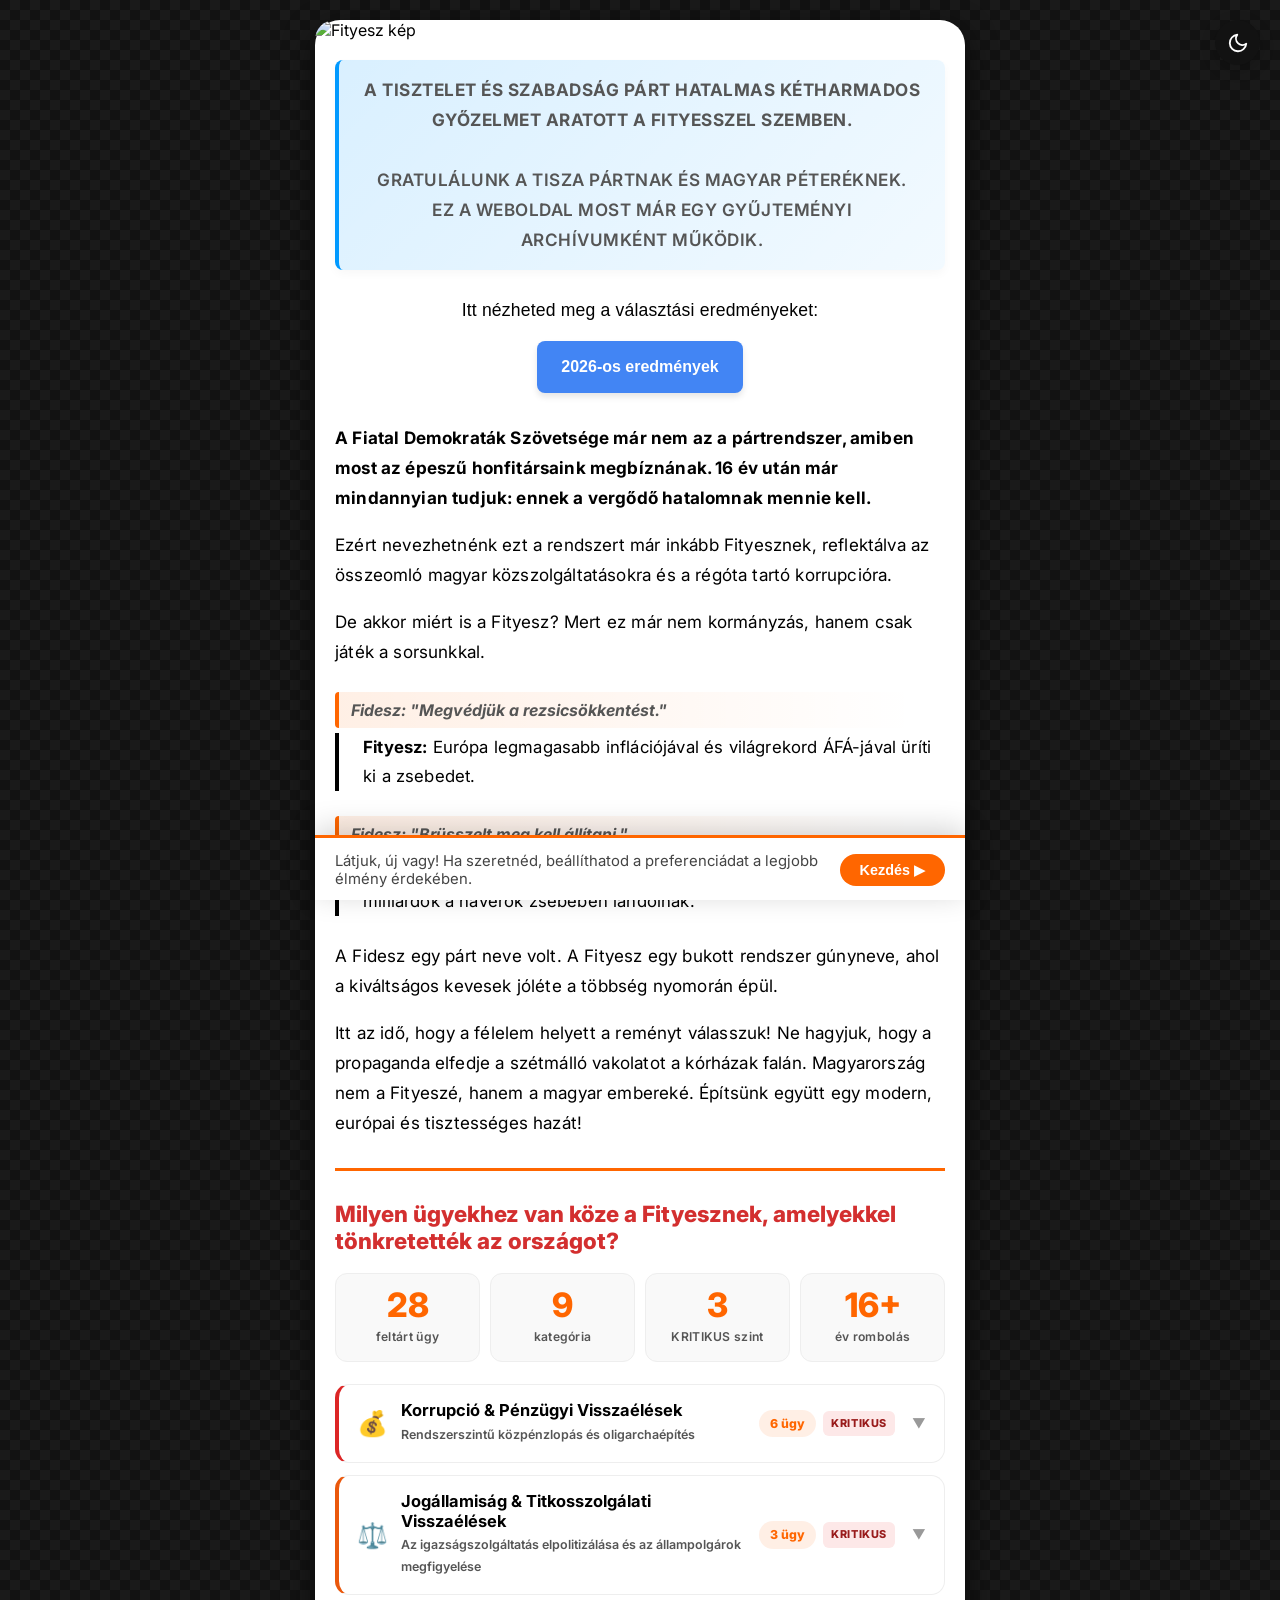
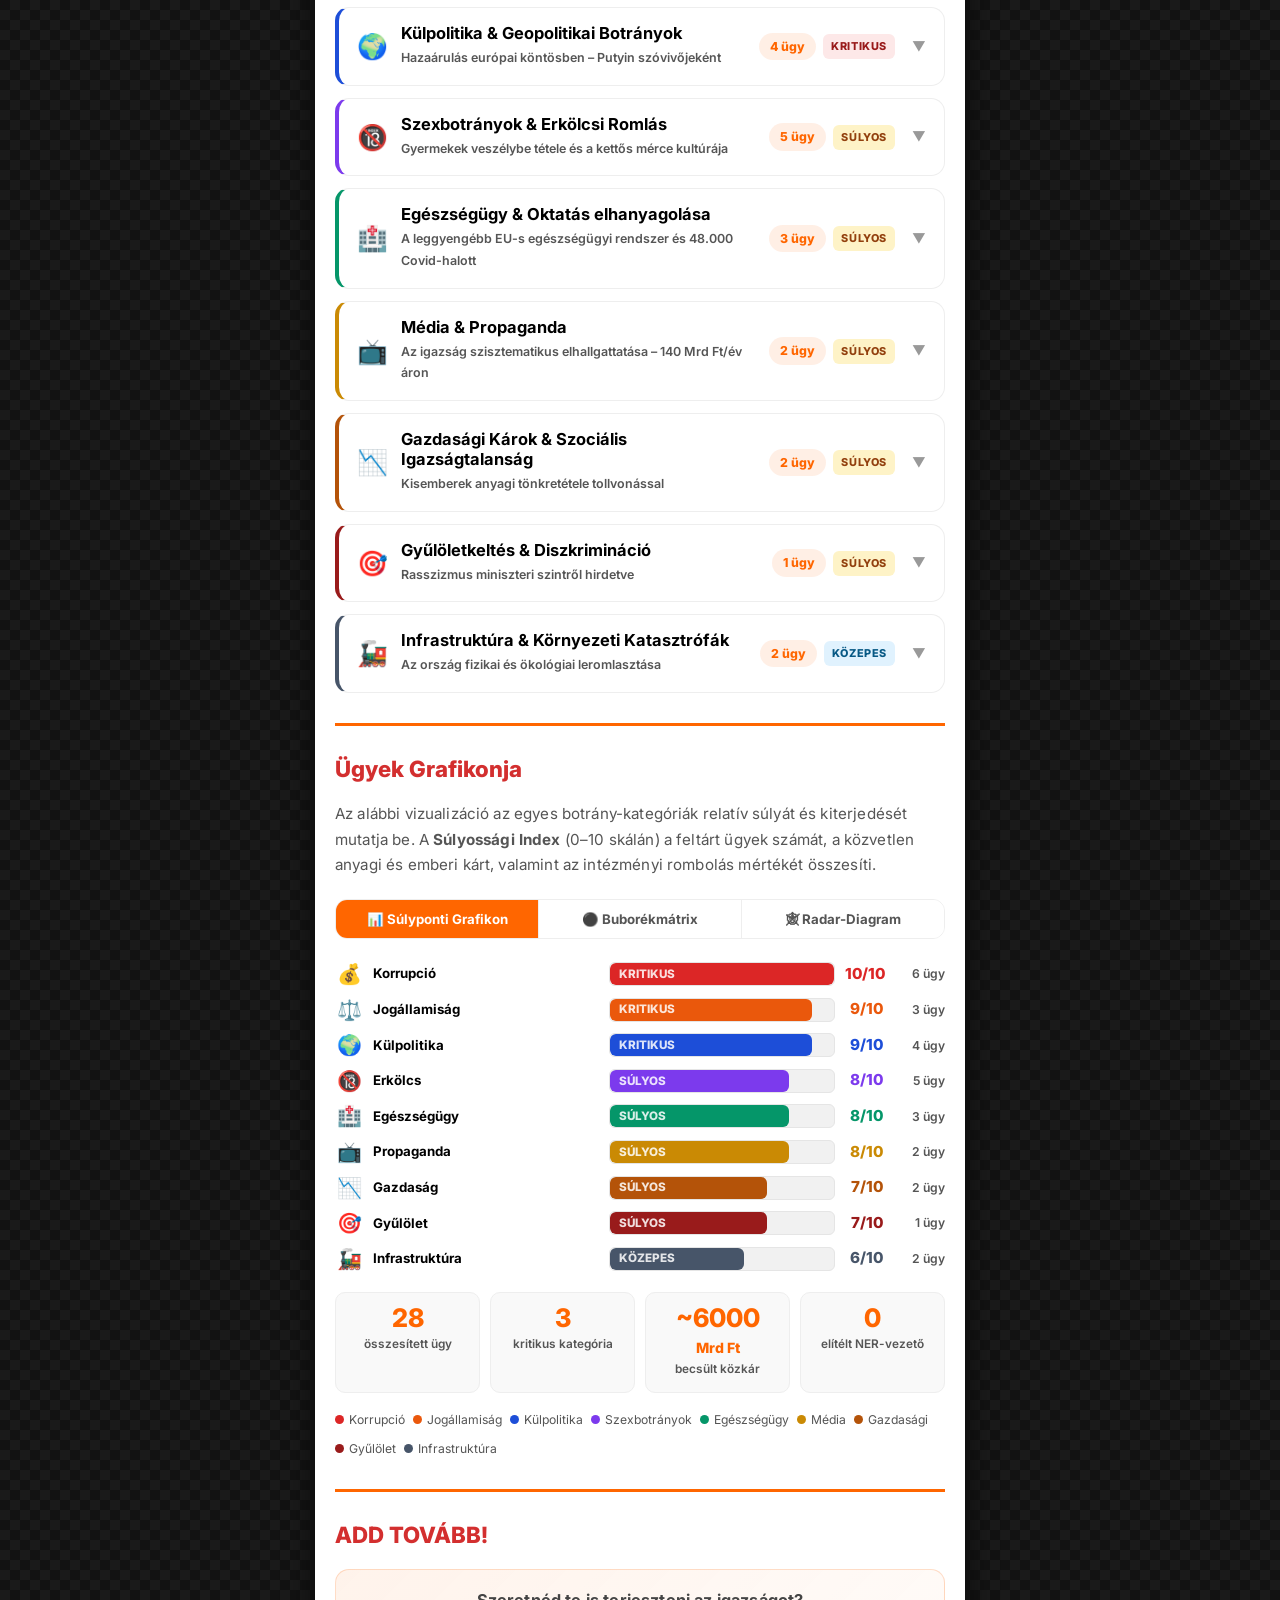
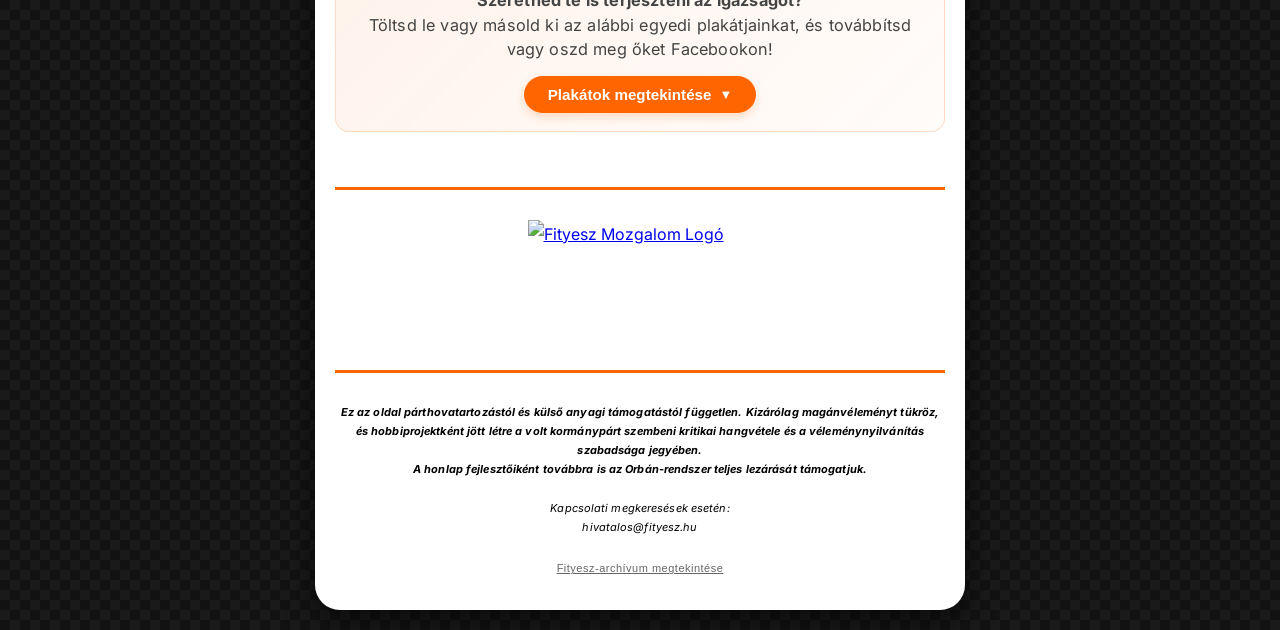
==== commit 4c6bed1c: "ha ezt nézed, AZONNAL LÉPJ LE különben fideszes tacskó vagy" ====
--- a/index.html
+++ b/index.html
@@ -1,7 +1,7 @@
 <!DOCTYPE html>
 <html lang="hu">
 <head>
-	<!-- FITYESZ 2.2.1 (FINAL VERSION, UPDATED AT 2026. 05. 08.) /// © COPYRIGHT FITYESZ MOZGALOM (DO NOT DISTRIBUTE) -->
+	<!-- FITYESZ 2.2.2 (UPDATED AT 2026. 06. 06.) /// © COPYRIGHT FITYESZ MOZGALOM (DO NOT DISTRIBUTE) -->
 	<meta charset="UTF-8">
 	<meta name="viewport" content="width=device-width, initial-scale=1.0">
 	<link rel="icon" type="image/png" href="https://static.fityesz.hu/images/assets/fityesz.png">
@@ -837,6 +837,27 @@
 						</button>
 					</div>
 				</div>
+				<!-- "Add Tovább" // Picture 4 -->
+				<div class="add-tovabb-card">
+					<img src="https://static.fityesz.hu/images/assets/add-tovabb4.png" alt="Add Tovább 4. kép" loading="lazy" id="at-img-3" crossorigin="anonymous">
+					<div class="add-tovabb-card-actions">
+						<button class="btn-img-action btn-img-copy" onclick="copyImage('https://static.fityesz.hu/images/assets/add-tovabb4.png', this)">
+							<svg width="14" height="14" viewBox="0 0 24 24" fill="none" stroke="currentColor" stroke-width="2.5" stroke-linecap="round" stroke-linejoin="round"><rect x="9" y="9" width="13" height="13" rx="2" ry="2"></rect><path d="M5 15H4a2 2 0 0 1-2-2V4a2 2 0 0 1 2-2h9a2 2 0 0 1 2 2v1"></path></svg>
+							Kép másolása
+						</button>
+						<button class="btn-img-action btn-img-download" onclick="downloadImage('https://static.fityesz.hu/images/assets/add-tovabb4.png', 'add-tovabb4.png')">
+							<svg width="14" height="14" viewBox="0 0 24 24" fill="none" stroke="currentColor" stroke-width="2.5" stroke-linecap="round" stroke-linejoin="round"><path d="M21 15v4a2 2 0 0 1-2 2H5a2 2 0 0 1-2-2v-4"></path><polyline points="7 10 12 15 17 10"></polyline><line x1="12" y1="15" x2="12" y2="3"></line></svg>
+							Kép letöltése
+						</button>
+					</div>
+					<!-- "Add Tovább" // Picture 4 - Facebook sharing -->
+					<div class="add-tovabb-fb-row">
+						<span class="add-tovabb-fb-label">Oszd meg Facebookon:</span>
+						<button class="btn-fb-share-at" onclick="openFbShareModal('at4')" aria-label="Megosztás Facebookon">
+							<img src="https://static.fityesz.hu/images/assets/social-media/facebook-logo-svg.png" alt="Facebook Share">
+						</button>
+					</div>
+				</div>
 			</div>
 		</div>
 	</section>
@@ -847,7 +868,7 @@
 	<img src="https://static.fityesz.hu/images/assets/fityesz-mozgalom.png" alt="Fityesz Mozgalom Logó" width="225px" height="120px" class="fityesz-logo">
 	</a>
 	<div class="orange-divider"></div>
-	<p style="text-align:center;font-size:11px;"><i><b>Ez az oldal párthovatartozástól és külső anyagi támogatástól független. Kizárólag magánvéleményt tükröz, és hobbiprojektként jött létre az állampárttal szembeni kritikai hangvétel és a véleménynyilvánítás szabadsága jegyében.<br>A honlap fejlesztőiként továbbra is a kormány- és rendszerváltást támogatjuk.</b><br><br>Kapcsolati megkeresések esetén:<br>hivatalos@fityesz.hu</i></p>
+	<p style="text-align:center;font-size:11px;"><i><b>Ez az oldal párthovatartozástól és külső anyagi támogatástól független. Kizárólag magánvéleményt tükröz, és hobbiprojektként jött létre a volt kormánypárt szembeni kritikai hangvétele és a véleménynyilvánítás szabadsága jegyében.<br>A honlap fejlesztőiként továbbra is az Orbán-rendszer teljes lezárását támogatjuk.</b><br><br>Kapcsolati megkeresések esetén:<br>hivatalos@fityesz.hu</i></p>
 	<div style="text-align: center; margin: 10px;">
 	<!-- Archive added (2.1.6) -->
     <a href="https://fityesz.hu/archive" target="_self" style="color: #666; font-family: sans-serif; font-size: 11px; text-decoration: underline; letter-spacing: 0.5px; transition: color 0.3s ease;">Fityesz-archívum megtekintése</a>
@@ -1270,5 +1291,26 @@
 	<div class="modal-thanks" id="modal-thanks-at3">Köszönjük szépen a promóciót!</div>
   </div>
 </div>
+<!-- FACEBOOK SHARE MODAL – "Add Tovább" 4 -->
+<div id="fb-modal-at4" class="modal-overlay hidden" onclick="if(event.target===this)closeFbModal('at4')">
+  <div class="modal-box">
+	<button class="modal-close-x" onclick="closeFbModal('at4')" aria-label="Bezárás">&#215;</button>
+	<h3>Terjeszd a valóságot Facebookon!</h3>
+	<p>Másold ki ezt a szöveget:</p>
+	<div class="copy-block">
+	  <span class="copy-block-text" id="share-text-at4">A Fityesz–KDNP teljesen összeomlott a vereség után, és én már elolvastam a Fityesz-oldalon, hogy milyen egy borzalmas rendszerre bíztuk az ország 16 éves kormányzását! Olvasd el te is!</span>
+	  <button class="btn-copy" onclick="copyShareText('at4', this)">Másolás</button>
+	</div>
+	<p>Majd illeszd be a Facebookba, és nyomd meg a <b>„Küldés"</b> gombot! A rendszer a linket automatikusan beilleszti.</p>
+	<div class="modal-open-row">
+	  <span>Kimásoltad? Facebook megnyitása:</span>
+	  <a href="https://www.facebook.com/sharer/sharer.php?u=https://fityesz.hu/embeds/add-tovabb4"
+		 onclick="var w=600,h=500,l=Math.round((screen.width-w)/2),t=Math.round((screen.height-h)/2);window.open(this.href,'newwindow','width='+w+',height='+h+',left='+l+',top='+t+',resizable=yes');return false;"
+		 class="btn-fb-open" target="_blank" rel="noopener noreferrer">Megnyitás</a>
+	</div>
+	<button class="btn-kozzetettem" onclick="handleKozzetettemAt('at4')">Közzétettem</button>
+	<div class="modal-thanks" id="modal-thanks-at4">Köszönjük szépen a promóciót!</div>
+  </div>
+</div>
 </body>
 </html>
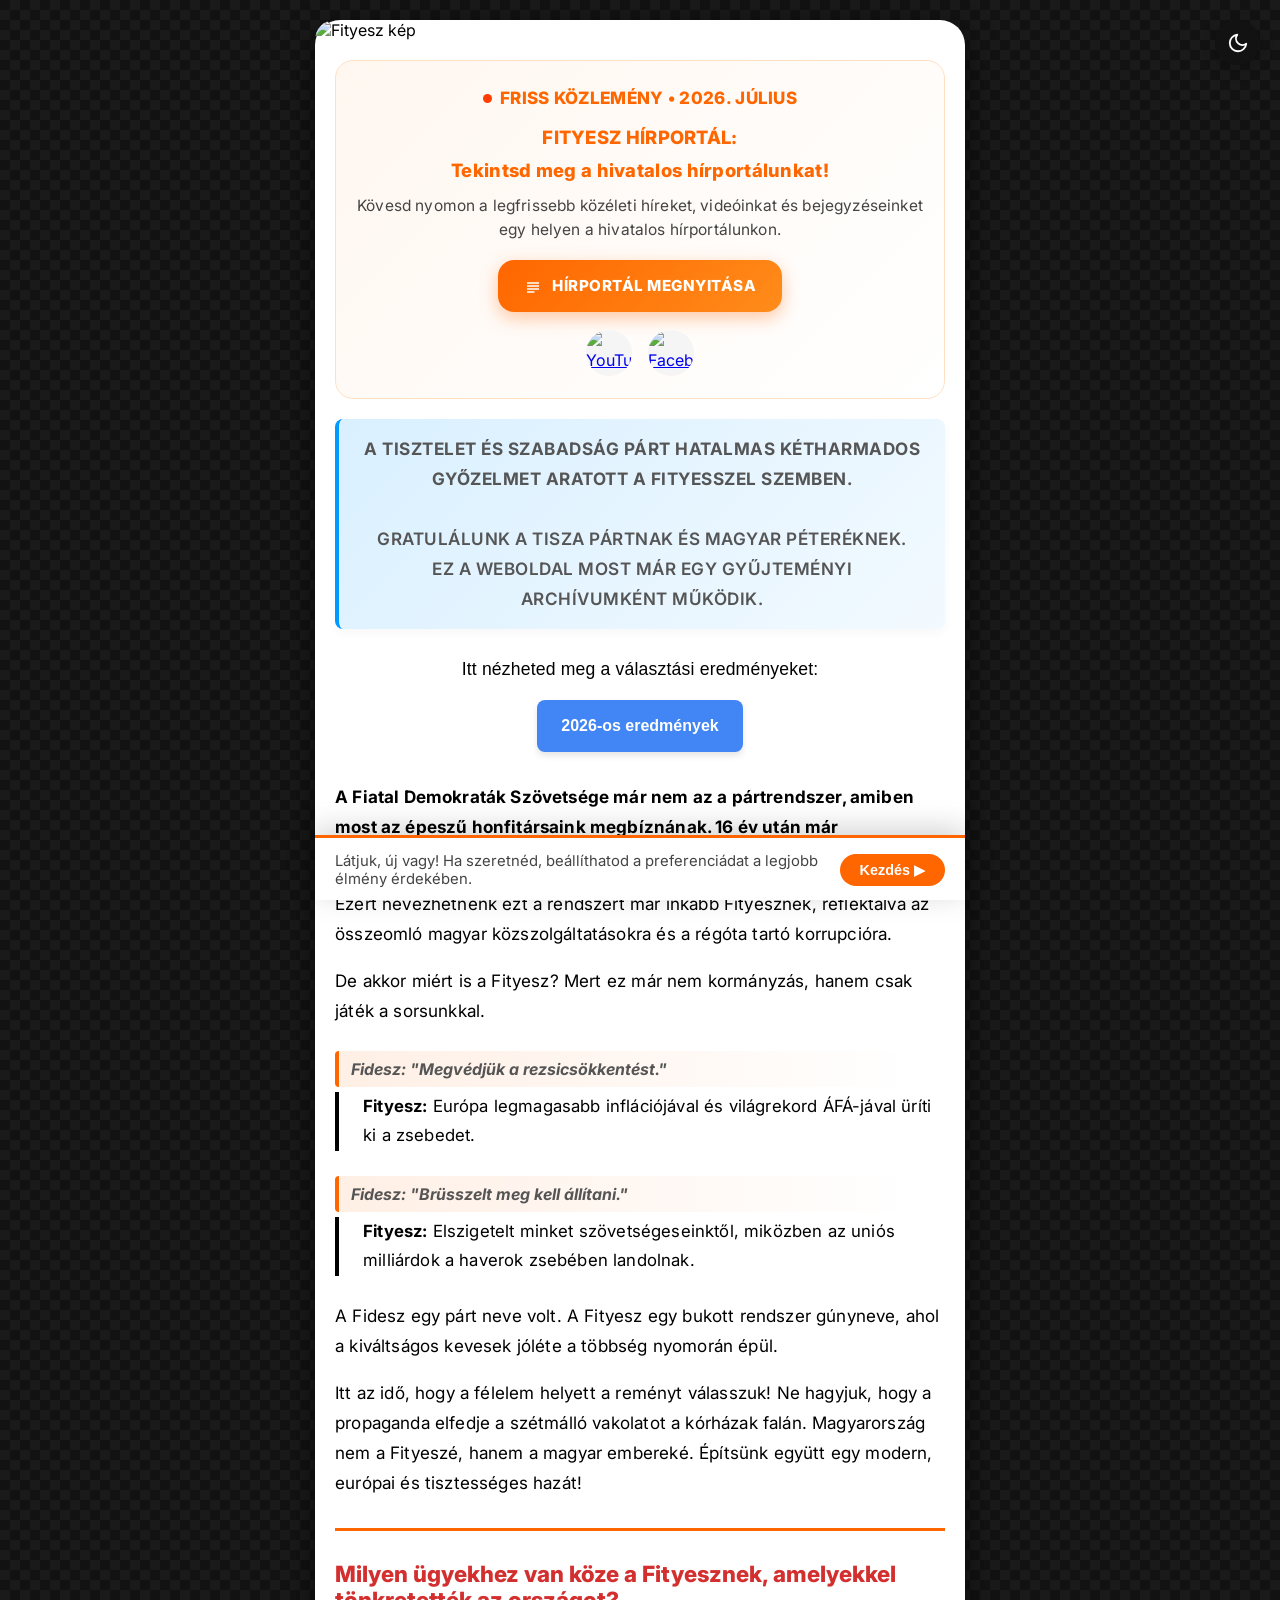
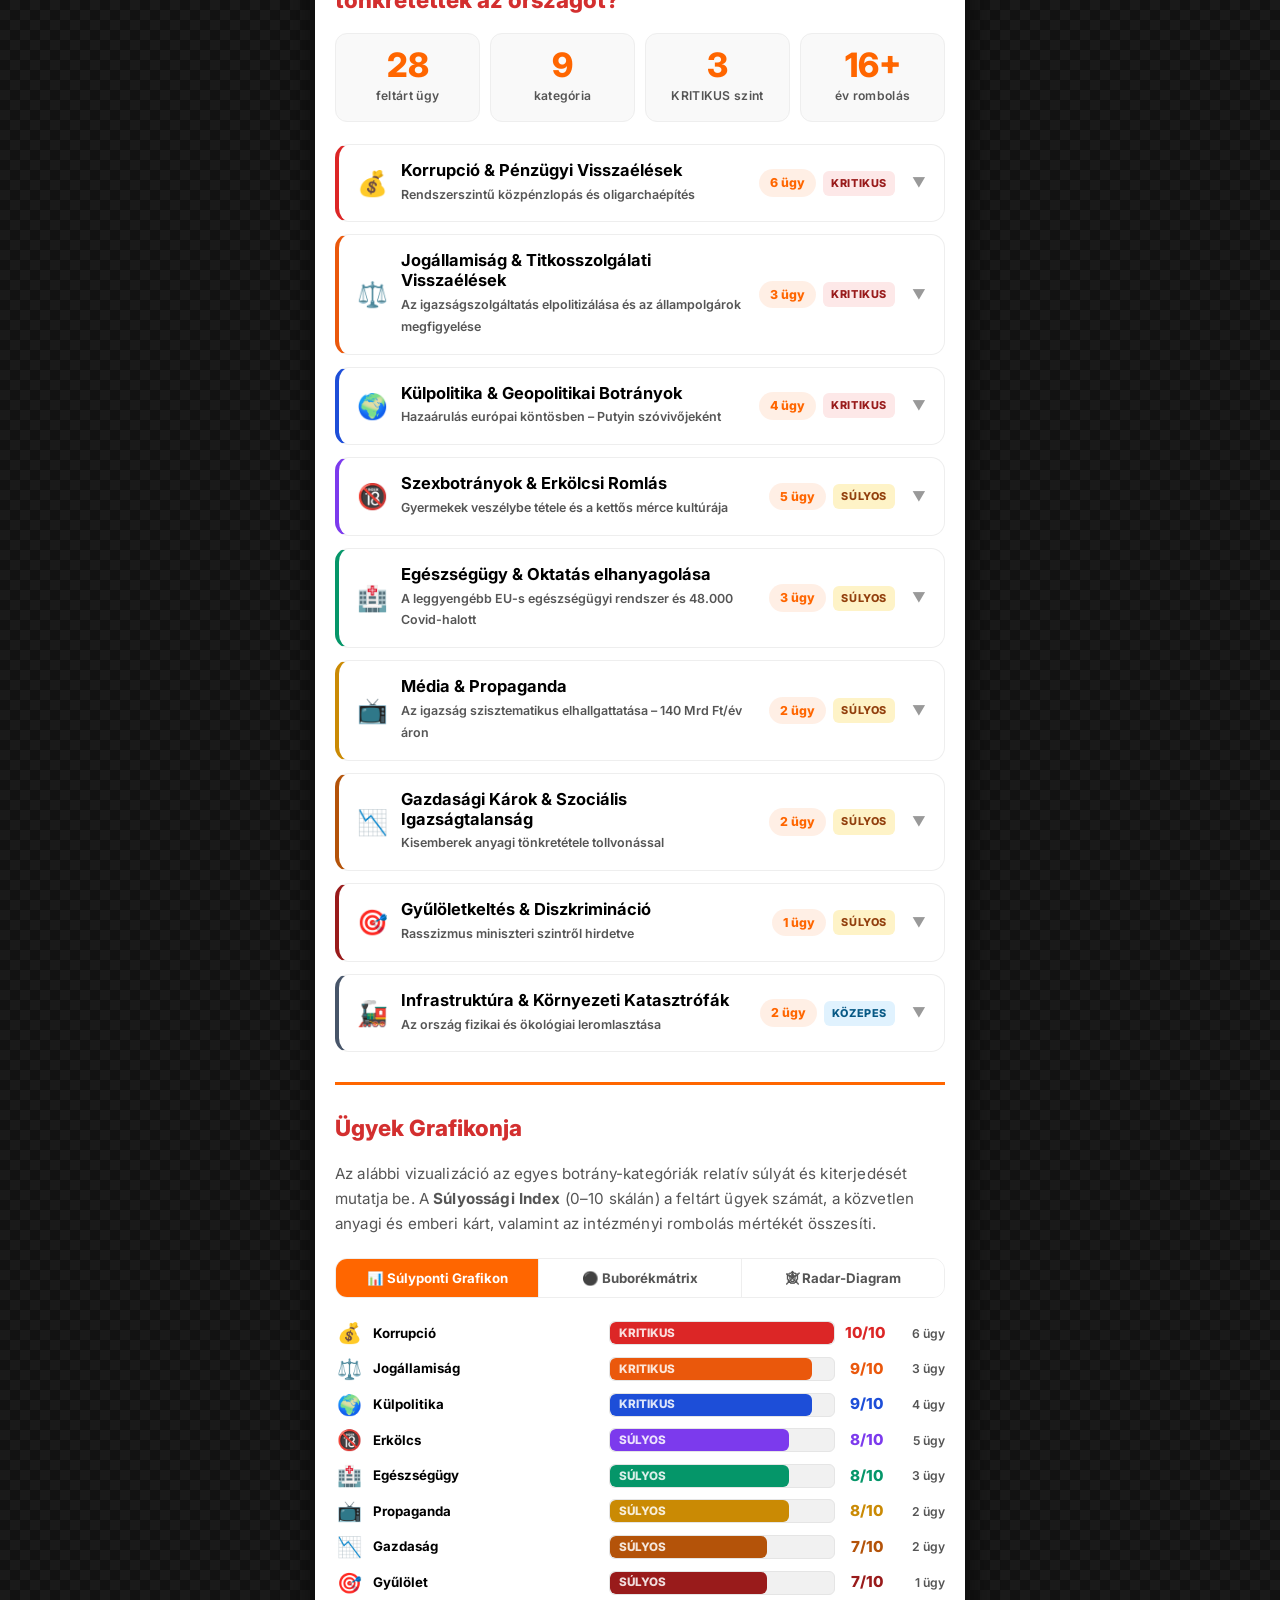
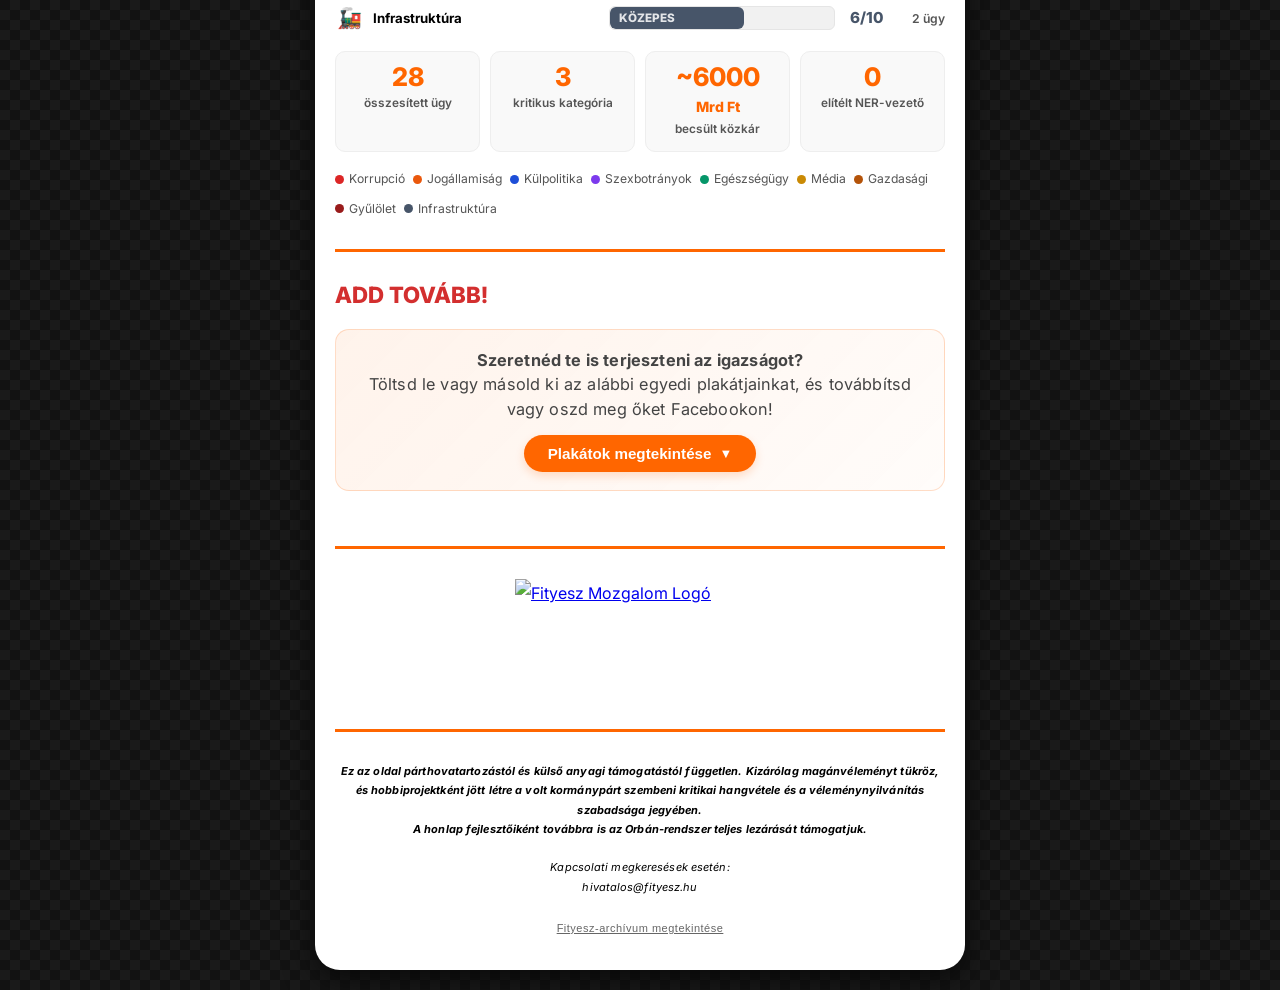
==== commit c1d53afe: "ha ezt nézed, AZONNAL LÉPJ LE különben fideszes tacskó vagy" ====
--- a/index.html
+++ b/index.html
@@ -1,7 +1,7 @@
 <!DOCTYPE html>
 <html lang="hu">
 <head>
-	<!-- FITYESZ 2.2.2 (UPDATED AT 2026. 06. 06.) /// © COPYRIGHT FITYESZ MOZGALOM (DO NOT DISTRIBUTE) -->
+	<!-- FITYESZ 2.2.6 (UPDATED AT 2026. 07. 01.) /// FITYESZ.HU /// © COPYRIGHT FITYESZ MOZGALOM (DO NOT DISTRIBUTE) -->
 	<meta charset="UTF-8">
 	<meta name="viewport" content="width=device-width, initial-scale=1.0">
 	<link rel="icon" type="image/png" href="https://static.fityesz.hu/images/assets/fityesz.png">
@@ -489,10 +489,135 @@
 		body.dark-mode .modal-thanks{color:#ff8533;}
 		@media (max-width:450px) { .add-tovabb-images { flex-direction: column; } .add-tovabb-card { min-width: 0; } }
 		.header-image-wrapper { overflow: hidden; border-radius: 25px 25px 0 0; width: 100%; }
-		.add-tovabb-images { gap: 24px; }
+		@media (max-width: 450px) { .header-image-wrapper { border-radius: 0; } } /* FIXED HEADER ON MOBILE (2.2.4) */
+    .add-tovabb-images { gap: 24px; }
 		.add-tovabb-card { box-shadow: 0 2px 12px rgba(0,0,0,0.08); }
 		body.dark-mode .add-tovabb-card { box-shadow: 0 2px 16px rgba(0,0,0,0.35); }
-		</style>
+		
+		/* HÍRPORTÁL ADDITION (2.2.6) */
+		.hirportal-promo {
+      margin-bottom: 20px;
+		  padding: 22px 20px;
+		  background: linear-gradient(135deg, #fff7f0 0%, #fff 100%);
+		  border: 1px solid #ffe0c2;
+		  border-radius: 18px;
+		  text-align: center;
+		}
+		body.dark-mode .hirportal-promo {
+		  background: linear-gradient(135deg, #1a1208 0%, #111 100%);
+		  border-color: #3a2712;
+		}
+		.hirportal-promo-title {
+		  font-size: 1.15em;
+		  font-weight: 800;
+		  color: #ff6600;
+		  margin: 0 0 8px;
+		  letter-spacing: .3px;
+		}
+    .hirportal-promo-kozlemeny {
+      font-size: 17px;
+      font-weight: 800;
+      color: #ff6600;
+      margin: 0 0 8px;
+      letter-spacing: .3px;
+      display: inline-flex;
+      align-items: center;
+      gap: 8px;
+      animation: kozlemeny-pulse 3.2s ease-in-out infinite;
+    }
+    .hirportal-promo-kozlemeny::before {
+      content: '';
+      display: inline-block;
+      width: 9px;
+      height: 9px;
+      border-radius: 50%;
+      background: #ff3d00;
+      box-shadow: 0 0 0 rgba(255,61,0,.6);
+      animation: kozlemeny-dot 3.2s ease-in-out infinite;
+    }
+    @keyframes kozlemeny-pulse {
+      0%, 100% {
+        text-shadow: 0 0 0 rgba(255,102,0,0);
+        transform: scale(1);
+      }
+      50% {
+        text-shadow: 0 0 6px rgba(255,102,0,.3);
+        transform: scale(1.01);
+      }
+    }
+    @keyframes kozlemeny-dot {
+      0% {
+        box-shadow: 0 0 0 0 rgba(255,61,0,.5);
+        background: #ff3d00;
+      }
+      70% {
+        box-shadow: 0 0 0 5px rgba(255,61,0,0);
+        background: #ff6600;
+      }
+      100% {
+        box-shadow: 0 0 0 0 rgba(255,61,0,0);
+        background: #ff3d00;
+      }
+    }
+
+    body.dark-mode .hirportal-promo-kozlemeny::before{
+      background:#ff6600;
+    }
+		.hirportal-promo-text {
+		  font-size: .97em;
+		  color: #444;
+		  margin: 0 0 18px;
+		  line-height: 1.55;
+		}
+		body.dark-mode .hirportal-promo-text { color: #ccc; }
+		.btn-hirportal {
+		  display: inline-flex;
+		  align-items: center;
+		  gap: 10px;
+		  text-decoration: none;
+		  background: linear-gradient(135deg, #ff6600 0%, #ff8c1a 50%, #ff6600 100%);
+		  background-size: 200% 200%;
+		  color: #fff;
+		  font-weight: 800;
+		  font-size: .95em;
+		  letter-spacing: .5px;
+		  text-transform: uppercase;
+		  padding: 13px 26px;
+		  border-radius: 16px;
+		  box-shadow: 0 6px 18px rgba(255,102,0,.35);
+		  transition: background-position .5s ease, transform .2s ease, box-shadow .3s ease;
+		}
+		.btn-hirportal:hover {
+		  background-position: 100% 50%;
+		  transform: translateY(-2px);
+		  box-shadow: 0 10px 24px rgba(255,102,0,.45);
+		}
+		.btn-hirportal:active { transform: translateY(0); }
+		.btn-hirportal svg { width: 18px; height: 18px; fill: #fff; flex-shrink: 0; }
+		.hirportal-socials {
+		  display: flex;
+		  justify-content: center;
+		  gap: 16px;
+		  margin-top: 18px;
+		}
+		.hirportal-social-link {
+		  display: inline-flex;
+		  align-items: center;
+		  justify-content: center;
+		  width: 46px;
+		  height: 46px;
+		  border-radius: 50%;
+		  background: #f5f5f5;
+		  overflow: hidden;
+		  transition: transform .2s ease, box-shadow .25s ease;
+		}
+		body.dark-mode .hirportal-social-link { background: #222; }
+		.hirportal-social-link:hover {
+		  transform: translateY(-3px);
+		  box-shadow: 0 6px 16px rgba(0,0,0,.15);
+		}
+		.hirportal-social-link img { width: 100%; height: 100%; display: block; object-fit: cover; }
+</style>
 	<!-- FONTING SYSTEM -->
 	<link rel="preconnect" href="https://fonts.googleapis.com">
 	<link rel="preconnect" href="https://fonts.gstatic.com" crossorigin>
@@ -507,6 +632,23 @@
 <div class="container">
 	<div class="header-image-wrapper"><img src="https://static.fityesz.hu/images/assets/fityesz-megfizetnek.png" alt="Fityesz kép" class="header-image"></div>
 	<div class="content">
+	<div class="hirportal-promo">
+    <div class="hirportal-promo-kozlemeny">FRISS KÖZLEMÉNY • 2026. JÚLIUS</div>
+		<div class="hirportal-promo-title">FITYESZ HÍRPORTÁL:<br>Tekintsd meg a hivatalos hírportálunkat!</div>
+		<p class="hirportal-promo-text">Kövesd nyomon a legfrissebb közéleti híreket, videóinkat és bejegyzéseinket egy helyen a hivatalos hírportálunkon.</p>
+		<a href="https://hirportal.fityesz.hu" target="_self" class="btn-hirportal" rel="noopener">
+			<svg viewBox="0 0 24 24"><path d="M4 11h16v2H4v-2zm0-4h16v2H4V7zm0 8h16v2H4v-2zm0 4h10v2H4v-2z"/></svg>
+			Hírportál megnyitása
+		</a>
+		<div class="hirportal-socials">
+			<a href="https://www.youtube.com/@FityeszMozgalom" target="_blank" rel="noopener" class="hirportal-social-link" aria-label="YouTube">
+				<img src="https://static.fityesz.hu/images/assets/social-media/youtube-logo.png" alt="YouTube">
+			</a>
+			<a href="https://www.facebook.com/FityeszMozgalom" target="_blank" rel="noopener" class="hirportal-social-link" aria-label="Facebook">
+				<img src="https://static.fityesz.hu/images/assets/social-media/facebook-logo.png" alt="Facebook">
+			</a>
+		</div>
+	</div>
 		<div class="countdown-banner">
 			<div class="countdown-text"><b>A Tisztelet és Szabadság Párt hatalmas kétharmados győzelmet aratott a Fityesszel szemben.</b><br><br></div>
 			<div class="countdown-text">Gratulálunk a TISZA Pártnak és Magyar Péteréknek.<br>Ez a weboldal most már egy gyűjteményi archívumként működik.<br></div>
@@ -515,6 +657,8 @@
 			<p style="font-family: 'Segoe UI', Tahoma, Geneva, Verdana, sans-serif; font-size: 1.1em; margin-bottom: 15px;">Itt nézheted meg a választási eredményeket:</p>
 			<a href="https://vtr.valasztas.hu/ogy2026" target="_self" class="btn-results" style="display: inline-block; text-decoration: none;">2026-os eredmények</a>
 		</div>
+
+
 	<p><b>A Fiatal Demokraták Szövetsége már nem az a pártrendszer, amiben most az épeszű honfitársaink megbíznának. 16 év után már mindannyian tudjuk: ennek a vergődő hatalomnak mennie kell.</b></p>
 	<p>Ezért nevezhetnénk ezt a rendszert már inkább Fityesznek, reflektálva az összeomló magyar közszolgáltatásokra és a régóta tartó korrupcióra.</p>
 	<p>De akkor miért is a Fityesz? Mert ez már nem kormányzás, hanem csak játék a sorsunkkal.</p>
@@ -776,13 +920,13 @@
 			<div class="add-tovabb-images">
 				<!-- "Add Tovább" // Picture 1 -->
 				<div class="add-tovabb-card">
-					<img src="https://static.fityesz.hu/images/assets/add-tovabb1.png" alt="Add Tovább 1. kép" loading="lazy" id="at-img-1" crossorigin="anonymous">
+					<img src="https://static.fityesz.hu/images/assets/add-tovabb1-og.png" alt="Add Tovább 1. kép" loading="lazy" id="at-img-1" crossorigin="anonymous">
 					<div class="add-tovabb-card-actions">
-						<button class="btn-img-action btn-img-copy" onclick="copyImage('https://static.fityesz.hu/images/assets/add-tovabb1.png', this)">
+						<button class="btn-img-action btn-img-copy" onclick="copyImage('https://static.fityesz.hu/images/assets/add-tovabb1-og.png', this)">
 							<svg width="14" height="14" viewBox="0 0 24 24" fill="none" stroke="currentColor" stroke-width="2.5" stroke-linecap="round" stroke-linejoin="round"><rect x="9" y="9" width="13" height="13" rx="2" ry="2"></rect><path d="M5 15H4a2 2 0 0 1-2-2V4a2 2 0 0 1 2-2h9a2 2 0 0 1 2 2v1"></path></svg>
 							Kép másolása
 						</button>
-						<button class="btn-img-action btn-img-download" onclick="downloadImage('https://static.fityesz.hu/images/assets/add-tovabb1.png', 'add-tovabb1.png')">
+						<button class="btn-img-action btn-img-download" onclick="downloadImage('https://static.fityesz.hu/images/assets/add-tovabb1-og.png', 'ADD TOVÁBB - VALÓSÁG A FITYESZRŐL - 1. SZÁM.png')">
 							<svg width="14" height="14" viewBox="0 0 24 24" fill="none" stroke="currentColor" stroke-width="2.5" stroke-linecap="round" stroke-linejoin="round"><path d="M21 15v4a2 2 0 0 1-2 2H5a2 2 0 0 1-2-2v-4"></path><polyline points="7 10 12 15 17 10"></polyline><line x1="12" y1="15" x2="12" y2="3"></line></svg>
 							Kép letöltése
 						</button>
@@ -797,13 +941,13 @@
 				</div>
 				<!-- "Add Tovább" // Picture 2 -->
 				<div class="add-tovabb-card">
-					<img src="https://static.fityesz.hu/images/assets/add-tovabb2.png" alt="Add Tovább 2. kép" loading="lazy" id="at-img-2" crossorigin="anonymous">
+					<img src="https://static.fityesz.hu/images/assets/add-tovabb2-og.png" alt="Add Tovább 2. kép" loading="lazy" id="at-img-2" crossorigin="anonymous">
 					<div class="add-tovabb-card-actions">
-						<button class="btn-img-action btn-img-copy" onclick="copyImage('https://static.fityesz.hu/images/assets/add-tovabb2.png', this)">
+						<button class="btn-img-action btn-img-copy" onclick="copyImage('https://static.fityesz.hu/images/assets/add-tovabb2-og.png', this)">
 							<svg width="14" height="14" viewBox="0 0 24 24" fill="none" stroke="currentColor" stroke-width="2.5" stroke-linecap="round" stroke-linejoin="round"><rect x="9" y="9" width="13" height="13" rx="2" ry="2"></rect><path d="M5 15H4a2 2 0 0 1-2-2V4a2 2 0 0 1 2-2h9a2 2 0 0 1 2 2v1"></path></svg>
 							Kép másolása
 						</button>
-						<button class="btn-img-action btn-img-download" onclick="downloadImage('https://static.fityesz.hu/images/assets/add-tovabb2.png', 'add-tovabb2.png')">
+						<button class="btn-img-action btn-img-download" onclick="downloadImage('https://static.fityesz.hu/images/assets/add-tovabb2-og.png', 'ADD TOVÁBB - VALÓSÁG A FITYESZRŐL - 2. SZÁM.png')">
 							<svg width="14" height="14" viewBox="0 0 24 24" fill="none" stroke="currentColor" stroke-width="2.5" stroke-linecap="round" stroke-linejoin="round"><path d="M21 15v4a2 2 0 0 1-2 2H5a2 2 0 0 1-2-2v-4"></path><polyline points="7 10 12 15 17 10"></polyline><line x1="12" y1="15" x2="12" y2="3"></line></svg>
 							Kép letöltése
 						</button>
@@ -818,13 +962,13 @@
 				</div>
 				<!-- "Add Tovább" // Picture 3 -->
 				<div class="add-tovabb-card">
-					<img src="https://static.fityesz.hu/images/assets/add-tovabb3.png" alt="Add Tovább 3. kép" loading="lazy" id="at-img-3" crossorigin="anonymous">
+					<img src="https://static.fityesz.hu/images/assets/add-tovabb3-og.png" alt="Add Tovább 3. kép" loading="lazy" id="at-img-3" crossorigin="anonymous">
 					<div class="add-tovabb-card-actions">
-						<button class="btn-img-action btn-img-copy" onclick="copyImage('https://static.fityesz.hu/images/assets/add-tovabb3.png', this)">
+						<button class="btn-img-action btn-img-copy" onclick="copyImage('https://static.fityesz.hu/images/assets/add-tovabb3-og.png', this)">
 							<svg width="14" height="14" viewBox="0 0 24 24" fill="none" stroke="currentColor" stroke-width="2.5" stroke-linecap="round" stroke-linejoin="round"><rect x="9" y="9" width="13" height="13" rx="2" ry="2"></rect><path d="M5 15H4a2 2 0 0 1-2-2V4a2 2 0 0 1 2-2h9a2 2 0 0 1 2 2v1"></path></svg>
 							Kép másolása
 						</button>
-						<button class="btn-img-action btn-img-download" onclick="downloadImage('https://static.fityesz.hu/images/assets/add-tovabb3.png', 'add-tovabb3.png')">
+						<button class="btn-img-action btn-img-download" onclick="downloadImage('https://static.fityesz.hu/images/assets/add-tovabb3-og.png', 'ADD TOVÁBB - VALÓSÁG A FITYESZRŐL - 3. SZÁM.png')">
 							<svg width="14" height="14" viewBox="0 0 24 24" fill="none" stroke="currentColor" stroke-width="2.5" stroke-linecap="round" stroke-linejoin="round"><path d="M21 15v4a2 2 0 0 1-2 2H5a2 2 0 0 1-2-2v-4"></path><polyline points="7 10 12 15 17 10"></polyline><line x1="12" y1="15" x2="12" y2="3"></line></svg>
 							Kép letöltése
 						</button>
@@ -839,13 +983,13 @@
 				</div>
 				<!-- "Add Tovább" // Picture 4 -->
 				<div class="add-tovabb-card">
-					<img src="https://static.fityesz.hu/images/assets/add-tovabb4.png" alt="Add Tovább 4. kép" loading="lazy" id="at-img-3" crossorigin="anonymous">
+					<img src="https://static.fityesz.hu/images/assets/add-tovabb4-og.png" alt="Add Tovább 4. kép" loading="lazy" id="at-img-4" crossorigin="anonymous">
 					<div class="add-tovabb-card-actions">
-						<button class="btn-img-action btn-img-copy" onclick="copyImage('https://static.fityesz.hu/images/assets/add-tovabb4.png', this)">
+						<button class="btn-img-action btn-img-copy" onclick="copyImage('https://static.fityesz.hu/images/assets/add-tovabb4-og.png', this)">
 							<svg width="14" height="14" viewBox="0 0 24 24" fill="none" stroke="currentColor" stroke-width="2.5" stroke-linecap="round" stroke-linejoin="round"><rect x="9" y="9" width="13" height="13" rx="2" ry="2"></rect><path d="M5 15H4a2 2 0 0 1-2-2V4a2 2 0 0 1 2-2h9a2 2 0 0 1 2 2v1"></path></svg>
 							Kép másolása
 						</button>
-						<button class="btn-img-action btn-img-download" onclick="downloadImage('https://static.fityesz.hu/images/assets/add-tovabb4.png', 'add-tovabb4.png')">
+						<button class="btn-img-action btn-img-download" onclick="downloadImage('https://static.fityesz.hu/images/assets/add-tovabb4-og.png', 'ADD TOVÁBB - VALÓSÁG A FITYESZRŐL - 4. SZÁM.png')">
 							<svg width="14" height="14" viewBox="0 0 24 24" fill="none" stroke="currentColor" stroke-width="2.5" stroke-linecap="round" stroke-linejoin="round"><path d="M21 15v4a2 2 0 0 1-2 2H5a2 2 0 0 1-2-2v-4"></path><polyline points="7 10 12 15 17 10"></polyline><line x1="12" y1="15" x2="12" y2="3"></line></svg>
 							Kép letöltése
 						</button>
@@ -858,6 +1002,48 @@
 						</button>
 					</div>
 				</div>
+				<!-- "Add Tovább" // Picture 5 -->
+				<div class="add-tovabb-card">
+					<img src="https://static.fityesz.hu/images/assets/add-tovabb5-og.png" alt="Add Tovább 5. kép" loading="lazy" id="at-img-5" crossorigin="anonymous">
+					<div class="add-tovabb-card-actions">
+						<button class="btn-img-action btn-img-copy" onclick="copyImage('https://static.fityesz.hu/images/assets/add-tovabb5-og.png', this)">
+							<svg width="14" height="14" viewBox="0 0 24 24" fill="none" stroke="currentColor" stroke-width="2.5" stroke-linecap="round" stroke-linejoin="round"><rect x="9" y="9" width="13" height="13" rx="2" ry="2"></rect><path d="M5 15H4a2 2 0 0 1-2-2V4a2 2 0 0 1 2-2h9a2 2 0 0 1 2 2v1"></path></svg>
+							Kép másolása
+						</button>
+						<button class="btn-img-action btn-img-download" onclick="downloadImage('https://static.fityesz.hu/images/assets/add-tovabb5-og.png', 'ADD TOVÁBB - VALÓSÁG A FITYESZRŐL - 5. SZÁM.png')">
+							<svg width="14" height="14" viewBox="0 0 24 24" fill="none" stroke="currentColor" stroke-width="2.5" stroke-linecap="round" stroke-linejoin="round"><path d="M21 15v4a2 2 0 0 1-2 2H5a2 2 0 0 1-2-2v-4"></path><polyline points="7 10 12 15 17 10"></polyline><line x1="12" y1="15" x2="12" y2="3"></line></svg>
+							Kép letöltése
+						</button>
+					</div>
+					<!-- "Add Tovább" // Picture 5 - Facebook sharing -->
+					<div class="add-tovabb-fb-row">
+						<span class="add-tovabb-fb-label">Oszd meg Facebookon:</span>
+						<button class="btn-fb-share-at" onclick="openFbShareModal('at5')" aria-label="Megosztás Facebookon">
+							<img src="https://static.fityesz.hu/images/assets/social-media/facebook-logo-svg.png" alt="Facebook Share">
+						</button>
+					</div>
+				</div>
+				<!-- "Add Tovább" // Picture 6 -->
+				<div class="add-tovabb-card">
+					<img src="https://static.fityesz.hu/images/assets/add-tovabb6-og.png" alt="Add Tovább 6. kép" loading="lazy" id="at-img-6" crossorigin="anonymous">
+					<div class="add-tovabb-card-actions">
+						<button class="btn-img-action btn-img-copy" onclick="copyImage('https://static.fityesz.hu/images/assets/add-tovabb6-og.png', this)">
+							<svg width="14" height="14" viewBox="0 0 24 24" fill="none" stroke="currentColor" stroke-width="2.5" stroke-linecap="round" stroke-linejoin="round"><rect x="9" y="9" width="13" height="13" rx="2" ry="2"></rect><path d="M5 15H4a2 2 0 0 1-2-2V4a2 2 0 0 1 2-2h9a2 2 0 0 1 2 2v1"></path></svg>
+							Kép másolása
+						</button>
+						<button class="btn-img-action btn-img-download" onclick="downloadImage('https://static.fityesz.hu/images/assets/add-tovabb6-og.png', 'ADD TOVÁBB - VALÓSÁG A FITYESZRŐL - 6. SZÁM.png')">
+							<svg width="14" height="14" viewBox="0 0 24 24" fill="none" stroke="currentColor" stroke-width="2.5" stroke-linecap="round" stroke-linejoin="round"><path d="M21 15v4a2 2 0 0 1-2 2H5a2 2 0 0 1-2-2v-4"></path><polyline points="7 10 12 15 17 10"></polyline><line x1="12" y1="15" x2="12" y2="3"></line></svg>
+							Kép letöltése
+						</button>
+					</div>
+					<!-- "Add Tovább" // Picture 6 - Facebook sharing -->
+					<div class="add-tovabb-fb-row">
+						<span class="add-tovabb-fb-label">Oszd meg Facebookon:</span>
+						<button class="btn-fb-share-at" onclick="openFbShareModal('at6')" aria-label="Megosztás Facebookon">
+							<img src="https://static.fityesz.hu/images/assets/social-media/facebook-logo-svg.png" alt="Facebook Share">
+						</button>
+					</div>
+				</div>
 			</div>
 		</div>
 	</section>
@@ -865,13 +1051,13 @@
 	</section>
 	<div class="orange-divider"></div>
 	<a href="https://fityesz.hu" target="_self">
-	<img src="https://static.fityesz.hu/images/assets/fityesz-mozgalom.png" alt="Fityesz Mozgalom Logó" width="225px" height="120px" class="fityesz-logo">
+	<img src="https://static.fityesz.hu/images/assets/fityesz-mozgalom.png" alt="Fityesz Mozgalom Logó" width="250px" height="120px" class="fityesz-logo">
 	</a>
 	<div class="orange-divider"></div>
 	<p style="text-align:center;font-size:11px;"><i><b>Ez az oldal párthovatartozástól és külső anyagi támogatástól független. Kizárólag magánvéleményt tükröz, és hobbiprojektként jött létre a volt kormánypárt szembeni kritikai hangvétele és a véleménynyilvánítás szabadsága jegyében.<br>A honlap fejlesztőiként továbbra is az Orbán-rendszer teljes lezárását támogatjuk.</b><br><br>Kapcsolati megkeresések esetén:<br>hivatalos@fityesz.hu</i></p>
 	<div style="text-align: center; margin: 10px;">
 	<!-- Archive added (2.1.6) -->
-    <a href="https://fityesz.hu/archive" target="_self" style="color: #666; font-family: sans-serif; font-size: 11px; text-decoration: underline; letter-spacing: 0.5px; transition: color 0.3s ease;">Fityesz-archívum megtekintése</a>
+  <a href="https://fityesz.hu/archive" target="_self" style="color: #666; font-family: sans-serif; font-size: 11px; text-decoration: underline; letter-spacing: 0.5px; transition: color 0.3s ease;">Fityesz-archívum megtekintése</a>
 </div>
   </div>
 </div>
@@ -1312,5 +1498,47 @@
 	<div class="modal-thanks" id="modal-thanks-at4">Köszönjük szépen a promóciót!</div>
   </div>
 </div>
+<!-- FACEBOOK SHARE MODAL – "Add Tovább" 5 -->
+<div id="fb-modal-at5" class="modal-overlay hidden" onclick="if(event.target===this)closeFbModal('at5')">
+  <div class="modal-box">
+	<button class="modal-close-x" onclick="closeFbModal('at5')" aria-label="Bezárás">&#215;</button>
+	<h3>Terjeszd a valóságot Facebookon!</h3>
+	<p>Másold ki ezt a szöveget:</p>
+	<div class="copy-block">
+	  <span class="copy-block-text" id="share-text-at5">A Fityesz–KDNP teljesen összeomlott a vereség után, és én már elolvastam a Fityesz-oldalon, hogy milyen egy borzalmas rendszerre bíztuk az ország 16 éves kormányzását! Olvasd el te is!</span>
+	  <button class="btn-copy" onclick="copyShareText('at5', this)">Másolás</button>
+	</div>
+	<p>Majd illeszd be a Facebookba, és nyomd meg a <b>„Küldés"</b> gombot! A rendszer a linket automatikusan beilleszti.</p>
+	<div class="modal-open-row">
+	  <span>Kimásoltad? Facebook megnyitása:</span>
+	  <a href="https://www.facebook.com/sharer/sharer.php?u=https://fityesz.hu/embeds/add-tovabb5"
+		 onclick="var w=600,h=500,l=Math.round((screen.width-w)/2),t=Math.round((screen.height-h)/2);window.open(this.href,'newwindow','width='+w+',height='+h+',left='+l+',top='+t+',resizable=yes');return false;"
+		 class="btn-fb-open" target="_blank" rel="noopener noreferrer">Megnyitás</a>
+	</div>
+	<button class="btn-kozzetettem" onclick="handleKozzetettemAt('at5')">Közzétettem</button>
+	<div class="modal-thanks" id="modal-thanks-at5">Köszönjük szépen a promóciót!</div>
+  </div>
+</div>
+<!-- FACEBOOK SHARE MODAL – "Add Tovább" 6 -->
+<div id="fb-modal-at6" class="modal-overlay hidden" onclick="if(event.target===this)closeFbModal('at6')">
+  <div class="modal-box">
+	<button class="modal-close-x" onclick="closeFbModal('at6')" aria-label="Bezárás">&#215;</button>
+	<h3>Terjeszd a valóságot Facebookon!</h3>
+	<p>Másold ki ezt a szöveget:</p>
+	<div class="copy-block">
+	  <span class="copy-block-text" id="share-text-at6">A Fityesz–KDNP teljesen összeomlott a vereség után, és én már elolvastam a Fityesz-oldalon, hogy milyen egy borzalmas rendszerre bíztuk az ország 16 éves kormányzását! Olvasd el te is!</span>
+	  <button class="btn-copy" onclick="copyShareText('at6', this)">Másolás</button>
+	</div>
+	<p>Majd illeszd be a Facebookba, és nyomd meg a <b>„Küldés"</b> gombot! A rendszer a linket automatikusan beilleszti.</p>
+	<div class="modal-open-row">
+	  <span>Kimásoltad? Facebook megnyitása:</span>
+	  <a href="https://www.facebook.com/sharer/sharer.php?u=https://fityesz.hu/embeds/add-tovabb6"
+		 onclick="var w=600,h=500,l=Math.round((screen.width-w)/2),t=Math.round((screen.height-h)/2);window.open(this.href,'newwindow','width='+w+',height='+h+',left='+l+',top='+t+',resizable=yes');return false;"
+		 class="btn-fb-open" target="_blank" rel="noopener noreferrer">Megnyitás</a>
+	</div>
+	<button class="btn-kozzetettem" onclick="handleKozzetettemAt('at6')">Közzétettem</button>
+	<div class="modal-thanks" id="modal-thanks-at6">Köszönjük szépen a promóciót!</div>
+  </div>
+</div>
 </body>
 </html>
